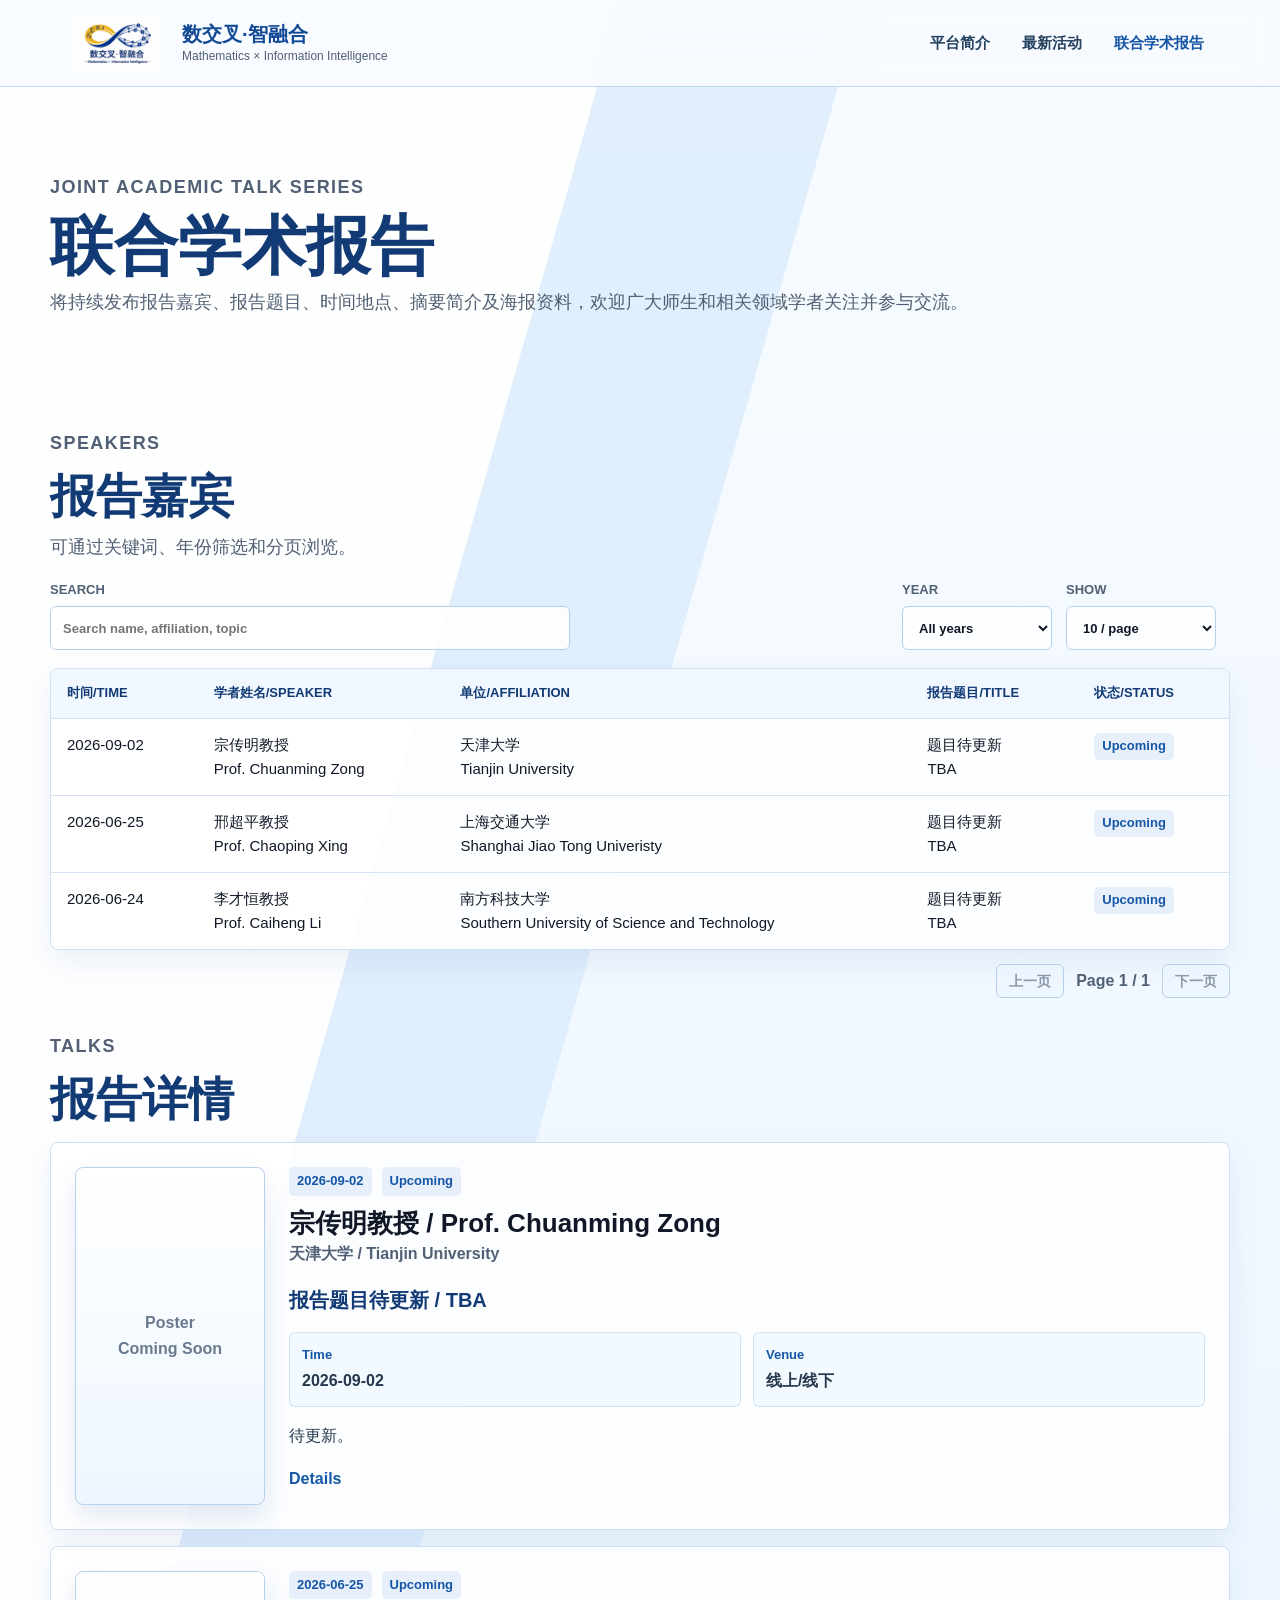
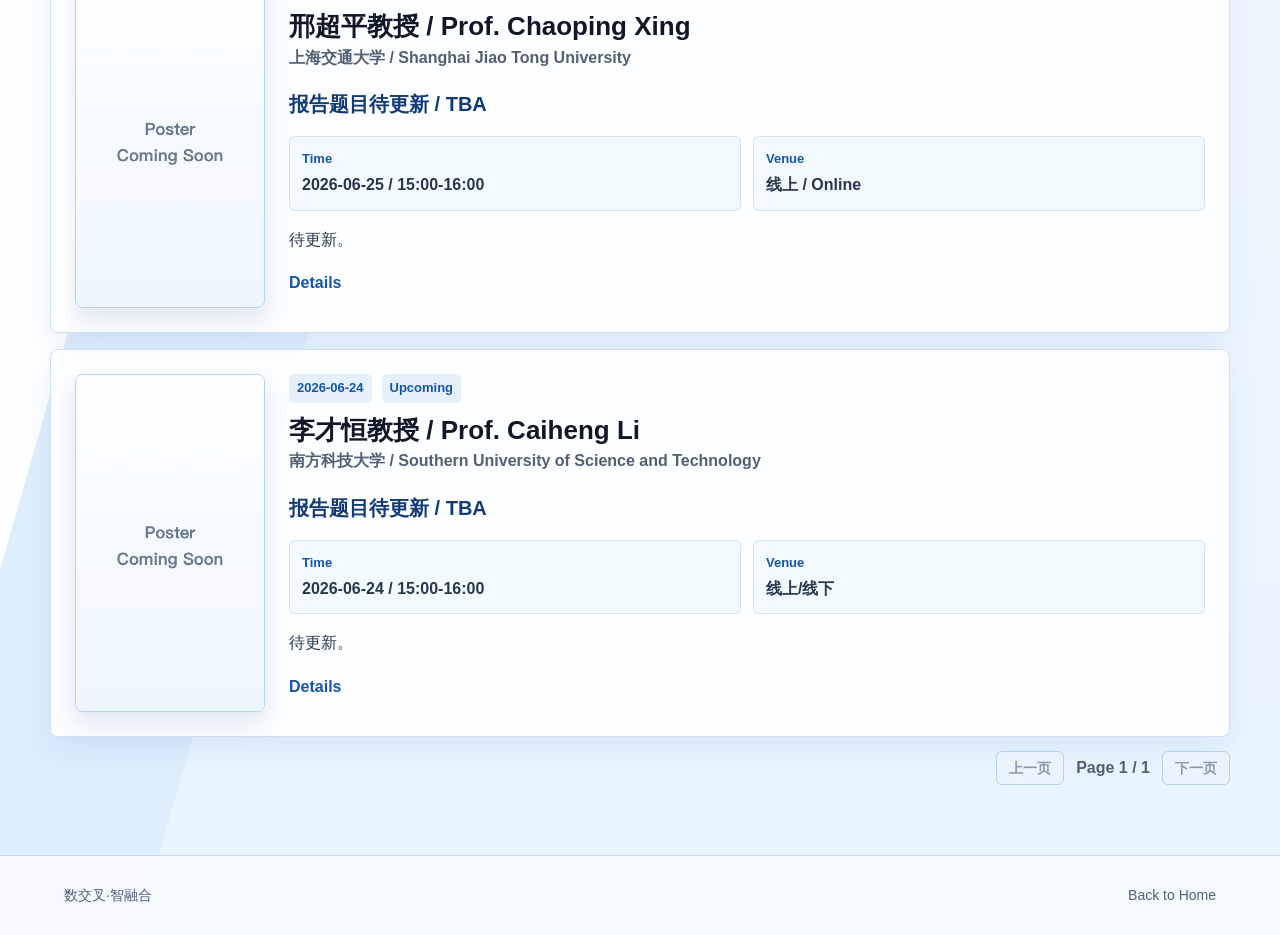
==== joint-reports.html @ 3b5e0171 "Add files via upload" ====
<!doctype html>
<html lang="zh-CN">
<head>
  <meta charset="utf-8">
  <meta name="viewport" content="width=device-width, initial-scale=1">
  <title>联合学术报告 | 数交叉·智融合</title>
  <link rel="stylesheet" href="styles.css">
</head>
<body>
  <header class="site-header">
    <a class="brand-lockup" href="index.html" aria-label="数交叉·智融合首页">
      <img src="assets/brand-logo.png" alt="数交叉·智融合品牌标识">
      <span>
        <strong>数交叉·智融合</strong>
        <small>Mathematics × Information Intelligence</small>
      </span>
    </a>
    <nav class="top-nav" aria-label="主导航">
      <a href="index.html#about">平台简介</a>
      <a href="index.html#latest">最新活动</a>
      <a class="current" href="joint-reports.html">联合学术报告</a>
      <!--
      <a href="summer-school.html">暑期学校</a>
      <a href="conferences.html">国际会议</a>
      -->
    </nav>
  </header>

  <main>
    <section class="page-title report-title">
      <p class="eyebrow">Joint Academic Talk Series</p>
      <h1>联合学术报告</h1>
      <p>
        将持续发布报告嘉宾、报告题目、时间地点、摘要简介及海报资料，欢迎广大师生和相关领域学者关注并参与交流。
      </p>
    </section>

    <section class="section report-section">
      <div class="section-heading compact-heading">
        <p class="eyebrow">Speakers</p>
        <h2>报告嘉宾</h2>
        <p>可通过关键词、年份筛选和分页浏览。</p>
      </div>
      <div class="list-controls" aria-label="报告名单筛选">
        <label class="search-box">
          <span>Search</span>
          <input id="speakerSearch" type="search" placeholder="Search name, affiliation, topic">
        </label>
        <label class="select-box">
          <span>Year</span>
          <select id="yearFilter">
            <option value="all">All years</option>
            <option value="2026">2026</option>
          </select>
        </label>
        <label class="select-box">
          <span>Show</span>
          <select id="pageSize">
            <option value="10">10 / page</option>
            <option value="20">20 / page</option>
            <option value="all">All</option>
          </select>
        </label>
        <!--
        <span class="result-count" id="resultCount">0 speakers</span>
        -->
      </div>
      <div class="table-wrap" aria-label="联合学术报告参会学者名单">
        <table class="speaker-table">
          <thead>
            <tr>
              <th>时间/Time</th>
              <th>学者姓名/Speaker</th>
              <th>单位/Affiliation</th>
              <th>报告题目/Title</th>
              <th>状态/Status</th>
            </tr>
          </thead>
          <tbody>
             <tr data-report-id="report-3" data-year="2026" data-date="2026-06-25" data-status="upcoming" data-name="邢超平" data-affiliation="上海交通大学" data-topic="报告题目待更新">
              <td>2026-06-25</td>
              <td>
              <div class="zh">邢超平教授</div>
              <div class="en">Prof. Chaoping Xing</div>
              </td>
              <td>
              <div class="zh">上海交通大学</div>
              <div class="en">Shanghai Jiao Tong Univeristy</div>
              </td>
              <td>
              <div class="zh">题目待更新</div>
              <div class="en">TBA</div>
              </td>
              <td><span class="table-status">Upcoming</span></td>
            </tr>

            <tr data-report-id="report-1" data-year="2026" data-date="2026-06-24" data-status="upcoming" data-name="李才恒" data-affiliation="南方科技大学" data-topic="报告题目待更新">
              <td>2026-06-24</td>
              <td>
              <div class="zh">李才恒教授</div>
              <div class="en">Prof. Caiheng Li</div>
              </td>
              <td>
              <div class="zh">南方科技大学</div>
              <div class="en">Southern University of Science and Technology</div>
              </td>
              <td>
              <div class="zh">题目待更新</div>
              <div class="en">TBA</div>
              </td>
              <td><span class="table-status">Upcoming</span></td>
            </tr>
            
            <tr data-report-id="report-2" data-year="2026" data-date="2026-09-02" data-status="upcoming" data-name="宗传明" data-affiliation="天津大学" data-topic="报告题目待更新">
              <td>2026-09-02</td>
              <td>
              <div class="zh">宗传明教授</div>
              <div class="en">Prof. Chuanming Zong</div>
              </td>
              <td>
              <div class="zh">天津大学</div>
              <div class="en">Tianjin University</div>
              </td>
              <td>
              <div class="zh">题目待更新</div>
              <div class="en">TBA</div>
              </td>
              <td><span class="table-status">Upcoming</span></td>
            </tr>

            <!--
            <tr data-report-id="report-3" data-year="2026" data-date="" data-status="planned" data-name="Speaker Name" data-affiliation="University / Research Institute" data-topic="Mathematics and Information Intelligence">
              <td>2026-XX-XX</td>
              <td>Prof. / Dr. Speaker Name</td>
              <td>University / Research Institute</td>
              <td>Mathematics and Information Intelligence</td>
              <td><span class="table-status muted">Planned</span></td>
            </tr>
            -->
          </tbody>
        </table>
      </div>
      <div class="pagination" aria-label="名单分页">
        <button type="button" id="prevPage">上一页</button>
        <span id="pageInfo">Page 1 / 1</span>
        <button type="button" id="nextPage">下一页</button>
      </div>

      <div class="section-heading compact-heading report-detail-heading">
        <p class="eyebrow">Talks</p>
        <h2>报告详情</h2>
      </div>

      <div class="speaker-list report-list" id="speakerList">

         <article class="speaker-card report-card" data-report-id="report-3" data-year="2026" data-date="2026-06-25" data-status="upcoming" data-name="邢超平" data-affiliation="上海交通大学" data-topic="报告题目待更新">
          <a class="poster-frame" href="assets/poster-blank.png" aria-label="查看海报">
            <img src="assets/poster-blank.png" alt="联合报告海报模板">
          </a>
          <div class="report-content">
            <div class="speaker-meta">
              <span class="date">2026-06-25</span>
              <span class="status">Upcoming</span>
            </div>
            <h2>邢超平教授 / Prof. Chaoping Xing</h2>
            <p class="affiliation">上海交通大学 / Shanghai Jiao Tong University</p>
            <h3>报告题目待更新 / TBA</h3>
            <dl class="report-details">
              <div>
                <dt>Time</dt>
                <dd>2026-06-25 / 15:00-16:00</dd>
              </div>
              <div>
                <dt>Venue</dt>
                <dd>线上 / Online</dd>
              </div>
            </dl>
            <p class="summary">
              待更新。
            </p>
            <div class="card-actions">
              <a href="assets/poster-blank.png" aria-label="查看海报">Details</a>
            </div>
          </div>
        </article>

        <article class="speaker-card report-card" data-report-id="report-1" data-year="2026" data-date="2026-06-24" data-status="upcoming" data-name="李才恒" data-affiliation="南方科技大学" data-topic="报告题目待更新">
          <a class="poster-frame" href="assets/poster-blank.png" aria-label="查看海报">
            <img src="assets/poster-blank.png" alt="联合报告海报模板">
          </a>
          <div class="report-content">
            <div class="speaker-meta">
              <span class="date">2026-06-24</span>
              <span class="status">Upcoming</span>
            </div>
            <h2>李才恒教授 / Prof. Caiheng Li</h2>
            <p class="affiliation">南方科技大学 / Southern University of Science and Technology</p>
            <h3>报告题目待更新 / TBA</h3>
            <dl class="report-details">
              <div>
                <dt>Time</dt>
                <dd>2026-06-24 / 15:00-16:00</dd>
              </div>
              <div>
                <dt>Venue</dt>
                <dd>线上/线下</dd>
              </div>
            </dl>
            <p class="summary">
              待更新。
            </p>
            <div class="card-actions">
              <a href="assets/poster-blank.png" aria-label="查看海报">Details</a>
            </div>
          </div>
        </article>

        <article class="speaker-card report-card" data-report-id="report-2" data-year="2026" data-date="2026-09-02" data-status="upcoming" data-name="宗传明" data-affiliation="天津大学" data-topic="报告题目待更新">
          <a class="poster-frame empty-poster" href="#" aria-label="海报待上传">
            <span>Poster<br>Coming Soon</span>
          </a>
          <div class="report-content">
            <div class="speaker-meta">
              <span class="date">2026-09-02</span>
              <span class="status">Upcoming</span>
            </div>
            <h2>宗传明教授 / Prof. Chuanming Zong</h2>
            <p class="affiliation">天津大学 / Tianjin University</p>
            <h3>报告题目待更新 / TBA</h3>
            <dl class="report-details">
              <div>
                <dt>Time</dt>
                <dd>2026-09-02</dd>
              </div>
              <div>
                <dt>Venue</dt>
                <dd>线上/线下</dd>
              </div>
            </dl>
            <p class="summary">
              待更新。
            </p>
            <div class="card-actions">
              <a href="#" aria-label="海报待上传">Details</a>
            </div>
          </div>
        </article>
        <!--
        <article class="speaker-card report-card" data-report-id="report-3" data-year="2026" data-date=2026-06-24"" data-status="planned" data-name="Firstname Lastname" data-affiliation="Department / Institute, University" data-topic="Talk Title">
          <a class="poster-frame" href="assets/poster-template.png" aria-label="查看报告海报">
            <img src="assets/poster-template.png" alt="联合报告海报模板">
          </a>
          <div class="report-content">
            <div class="speaker-meta">
              <span class="date">2026-XX-XX</span>
              <span class="status">Planned</span>
            </div>
            <h2>Prof. / Dr. Firstname Lastname</h2>
            <p class="affiliation">Department / Institute, University</p>
            <h3>Talk Title</h3>
            <dl class="report-details">
              <div>
                <dt>Time</dt>
                <dd>XX:XX-XX:XX (UTC+8)</dd>
              </div>
              <div>
                <dt>Venue</dt>
                <dd>Room XXX / Online</dd>
              </div>
            </dl>
            <p class="summary">
              Add a short abstract or keyword summary here. This area can record the speaker's research direction,
              interdisciplinary background, and the main theme of the report.
            </p>
            <div class="card-actions">
              <a href="assets/poster-template.png" aria-label="查看海报">Details</a>
            </div>
          </div>
        </article>
        -->     
      </div>
      <div class="pagination" aria-label="报告详情分页">
        <button type="button" id="prevReportPage">上一页</button>
        <span id="reportPageInfo">Page 1 / 1</span>
        <button type="button" id="nextReportPage">下一页</button>
      </div>
    </section>
  </main>

  <footer class="site-footer">
    <span>数交叉·智融合</span>
    <span><a href="index.html">Back to Home</a></span>
  </footer>

  <script src="script.js"></script>
</body>
</html>
---- styles.css ----
:root {
  --ink: #101827;
  --muted: #516074;
  --blue: #1556a6;
  --blue-2: #2874c8;
  --gold: #e3ae35;
  --line: #cfe0f2;
  --panel: #ffffff;
  --soft: #edf6ff;
  --bg: #f7fbff;
  --shadow: 0 18px 44px rgba(23, 74, 155, 0.12);
}

* {
  box-sizing: border-box;
}

body {
  margin: 0;
  color: var(--ink);
  font-family: "Aptos", "Inter", "Microsoft YaHei UI", "PingFang SC", Arial, sans-serif;
  line-height: 1.6;
  background:
    linear-gradient(106deg, rgba(255,255,255,0.9) 0 31%, rgba(219,236,252,0.78) 31% 43%, transparent 43%),
    linear-gradient(180deg, #f7fbff 0, #e8f4ff 100%);
}

a {
  color: inherit;
  text-decoration: none;
}

.site-header {
  position: sticky;
  top: 0;
  z-index: 10;
  display: flex;
  align-items: center;
  justify-content: space-between;
  gap: 32px;
  min-height: 78px;
  padding: 14px clamp(20px, 5vw, 64px);
  border-bottom: 1px solid rgba(129, 174, 221, 0.45);
  background: rgba(247, 251, 255, 0.88);
  backdrop-filter: blur(14px);
}

.brand-lockup {
  display: flex;
  align-items: center;
  gap: 14px;
  min-width: 270px;
}

.brand-lockup img {
  width: 104px;
  height: 58px;
  object-fit: contain;
  display: block;
}

.brand-lockup strong {
  display: block;
  color: #124a96;
  font-size: 20px;
  line-height: 1.15;
  font-weight: 800;
}

.brand-lockup small {
  display: block;
  margin-top: 3px;
  color: var(--muted);
  font-size: 12px;
  line-height: 1.25;
}

.top-nav {
  display: flex;
  align-items: center;
  gap: 8px;
  color: #24415f;
  font-size: 15px;
  font-weight: 700;
}

.top-nav a {
  padding: 8px 12px;
  border-radius: 6px;
}

.top-nav a:hover,
.top-nav .current {
  color: var(--blue);
  background: transparent;
}

main {
  width: min(1180px, calc(100% - 40px));
  margin: 0 auto;
}

.hero {
  display: grid;
  grid-template-columns: minmax(0, 1.05fr) minmax(320px, 0.8fr);
  gap: clamp(34px, 6vw, 72px);
  align-items: center;
  min-height: calc(100vh - 78px);
  padding: clamp(54px, 8vw, 96px) 0;
}

.academic-hero {
  min-height: 660px;
  padding-top: 64px;
}

.eyebrow {
  margin: 0 0 12px;
  color: var(--gold);
  font-size: 13px;
  font-weight: 800;
  letter-spacing: 0.08em;
  text-transform: uppercase;
}

h1,
h2,
h3,
p {
  margin-top: 0;
}

.hero h1,
.page-title h1 {
  margin-bottom: 8px;
  color: #0f4f9f;
  font-family: Georgia, "Times New Roman", "Microsoft YaHei UI", serif;
  font-size: clamp(48px, 7vw, 92px);
  line-height: 1.04;
  font-weight: 800;
}

.hero-en {
  margin-bottom: 24px;
  color: var(--blue);
  font-size: clamp(20px, 2.4vw, 30px);
  font-weight: 800;
}

.lead {
  max-width: 720px;
  color: #233448;
  font-size: 20px;
}

.hero-statement {
  padding: clamp(24px, 4vw, 36px);
  border-left: 5px solid var(--blue);
  border-radius: 8px;
  background: rgba(255, 255, 255, 0.78);
  box-shadow: var(--shadow);
}

.hero-statement p {
  margin: 0;
  color: #243246;
  font-size: clamp(22px, 2.3vw, 32px);
  line-height: 1.75;
  font-weight: 700;
}

.hero-logo-panel {
  position: relative;
  display: flex;
  align-items: center;
  justify-content: center;
  min-height: 420px;
  padding: clamp(30px, 4.5vw, 48px);
  border: 1px solid rgba(129, 174, 221, 0.28);
  border-left: none;
  border-radius: 22px;
  background:
    radial-gradient(circle at 26% 24%, rgba(227, 174, 53, 0.14), transparent 28%),
    radial-gradient(circle at 78% 72%, rgba(40, 116, 200, 0.12), transparent 34%),
    linear-gradient(145deg, rgba(255, 255, 255, 0.94), rgba(246, 250, 255, 0.86));
  box-shadow:
    0 22px 48px rgba(23, 74, 155, 0.1),
    inset 0 1px 0 rgba(255, 255, 255, 0.75);
  overflow: hidden;
}

.hero-logo-panel::before {
  content: "";
  position: absolute;
  inset: 18px;
  border-radius: 16px;
  background: linear-gradient(180deg, rgba(255, 255, 255, 0.44), rgba(255, 255, 255, 0.12));
  pointer-events: none;
}

.hero-logo-panel img {
  position: relative;
  z-index: 1;
  width: min(100%, 660px);
  height: auto;
  display: block;
  object-fit: contain;
  transform: scale(1.04);
  filter:
    drop-shadow(0 14px 32px rgba(21, 86, 166, 0.12))
    drop-shadow(0 6px 18px rgba(227, 174, 53, 0.08));
}

.hero-actions {
  display: flex;
  flex-wrap: wrap;
  gap: 12px;
  margin-top: 34px;
}

.button {
  display: inline-flex;
  align-items: center;
  justify-content: center;
  min-height: 44px;
  padding: 10px 18px;
  border: 1px solid var(--blue);
  border-radius: 6px;
  font-weight: 800;
}

.button.primary {
  color: #fff;
  background: var(--blue);
}

.button.secondary {
  color: var(--blue);
  background: rgba(255, 255, 255, 0.65);
}

.hero-panel {
  padding: 18px;
  border: 1px solid rgba(129, 174, 221, 0.55);
  border-radius: 8px;
  background: rgba(255, 255, 255, 0.72);
  box-shadow: var(--shadow);
}

.hero-panel img {
  width: 100%;
  display: block;
  border-radius: 4px;
}

.brand-panel {
  background: rgba(255, 255, 255, 0.82);
}

.brand-panel img {
  object-fit: contain;
}

.latest-band {
  display: grid;
  grid-template-columns: 220px minmax(0, 1fr);
  gap: 28px;
  align-items: start;
  padding: 26px;
  border: 1px solid var(--line);
  border-radius: 8px;
  background: rgba(255, 255, 255, 0.86);
  box-shadow: 0 12px 30px rgba(23, 74, 155, 0.08);
}

.latest-heading h2 {
  margin: 0;
  color: #123b75;
  font-size: 30px;
  line-height: 1.15;
}

.activity-list {
  display: grid;
  gap: 10px;
}

.activity-item {
  display: grid;
  grid-template-columns: 120px 86px minmax(0, 1fr) 72px;
  gap: 16px;
  align-items: center;
  padding: 12px 0;
  border-bottom: 1px solid rgba(207, 224, 242, 0.85);
}

.activity-item:last-child {
  border-bottom: 0;
}

.activity-item time,
.activity-item em {
  color: var(--muted);
  font-style: normal;
  font-size: 14px;
  font-weight: 700;
}

.activity-item strong {
  color: #152238;
  font-size: 16px;
}

.activity-type {
  display: inline-flex;
  justify-content: center;
  padding: 3px 8px;
  border-radius: 5px;
  color: var(--blue);
  font-size: 13px;
  font-weight: 900;
  background: rgba(40, 116, 200, 0.1);
}

.activity-item:not(.muted):hover strong,
.activity-item:not(.muted):hover em {
  color: var(--blue);
}

.section {
  padding: 70px 0;
}

.intro-section {
  padding-top: 10px;
}

.intro-grid {
  display: grid;
  grid-template-columns: 260px minmax(0, 1fr);
  gap: 32px;
  padding: 30px;
  border: 1px solid var(--line);
  border-radius: 8px;
  background: rgba(255, 255, 255, 0.86);
  box-shadow: 0 12px 30px rgba(23, 74, 155, 0.08);
}

.intro-grid h2 {
  margin: 0;
  color: #123b75;
  font-size: 34px;
  line-height: 1.15;
}

.intro-body p {
  margin-bottom: 22px;
  color: #26384d;
  font-size: 18px;
}

.organizer-card {
  padding: 18px;
  border: 1px solid rgba(207, 224, 242, 0.9);
  border-radius: 8px;
  background: rgba(237, 246, 255, 0.62);
}

.organizer-card h3 {
  margin-bottom: 12px;
  color: #123b75;
  font-size: 20px;
}

.organizer-list {
  display: grid;
  gap: 10px;
  margin: 0;
  padding: 0;
  list-style: none;
}

.organizer-list li {
  display: grid;
  grid-template-columns: 88px 180px minmax(0, 1fr);
  gap: 12px;
  align-items: center;
  color: #26384d;
}

.organizer-list strong {
  color: #123b75;
}

.organizer-list a {
  color: var(--blue);
  font-weight: 800;
}

.section.compact {
  padding-top: 28px;
}

.section-heading {
  max-width: 760px;
  margin-bottom: 28px;
}

.compact-heading {
  margin-bottom: 16px;
}

.report-detail-heading {
  margin-top: 34px;
}

.section-heading h2,
.page-title h1 {
  color: #123b75;
}

.section-heading h2 {
  margin-bottom: 10px;
  font-size: clamp(30px, 4vw, 46px);
  line-height: 1.15;
}

.section-heading p,
.page-title p {
  color: var(--muted);
  font-size: 18px;
}

.module-grid {
  display: grid;
  grid-template-columns: repeat(3, minmax(0, 1fr));
  gap: 18px;
}

.module-card {
  min-height: 270px;
  padding: 24px;
  border: 1px solid var(--line);
  border-radius: 8px;
  background: rgba(255, 255, 255, 0.86);
  box-shadow: 0 10px 28px rgba(23, 74, 155, 0.08);
}

.module-card.active {
  border-color: rgba(40, 116, 200, 0.55);
}

.module-card.muted {
  color: #5a6675;
  background: rgba(255, 255, 255, 0.56);
}

.module-index {
  display: block;
  color: var(--gold);
  font-weight: 900;
  margin-bottom: 18px;
}

.module-card h3 {
  margin-bottom: 10px;
  color: #123b75;
  font-size: 24px;
}

.module-card p {
  color: var(--muted);
}

.module-link {
  display: inline-block;
  margin-top: 18px;
  color: var(--blue);
  font-weight: 900;
}

.school-strip {
  display: flex;
  align-items: center;
  gap: 22px;
}

.school-strip img {
  width: 78px;
  height: 78px;
  object-fit: contain;
}

.page-title {
  padding: 86px 0 24px;
  max-width: 880px;
}

.report-title {
  max-width: 960px;
}

.page-title h1 {
  font-size: clamp(42px, 5vw, 72px);
}

.toolbar {
  display: flex;
  justify-content: space-between;
  align-items: end;
  gap: 16px;
  margin-bottom: 18px;
}

.list-controls {
  display: grid;
  grid-template-columns: minmax(280px, 1fr) 150px 150px auto;
  gap: 14px;
  align-items: end;
  margin-bottom: 18px;
}

.table-wrap {
  overflow-x: auto;
  border: 1px solid var(--line);
  border-radius: 8px;
  background: rgba(255, 255, 255, 0.88);
  box-shadow: 0 12px 30px rgba(23, 74, 155, 0.08);
}

.speaker-table {
  width: 100%;
  min-width: 880px;
  border-collapse: collapse;
  font-size: 15px;
}

.speaker-table th,
.speaker-table td {
  padding: 14px 16px;
  border-bottom: 1px solid rgba(207, 224, 242, 0.9);
  text-align: left;
  vertical-align: top;
}

.speaker-table th {
  color: #123b75;
  font-size: 13px;
  font-weight: 900;
  text-transform: uppercase;
  background: rgba(237, 246, 255, 0.72);
}

.speaker-table tbody tr:last-child td {
  border-bottom: 0;
}

.table-status {
  display: inline-flex;
  padding: 3px 8px;
  border-radius: 5px;
  color: var(--blue);
  font-size: 13px;
  font-weight: 900;
  background: rgba(40, 116, 200, 0.1);
}

.table-status.muted {
  color: #6b7a8f;
}

.search-box {
  display: grid;
  gap: 6px;
  width: min(520px, 100%);
  color: var(--muted);
  font-size: 13px;
  font-weight: 800;
  text-transform: uppercase;
}

.select-box {
  display: grid;
  gap: 6px;
  color: var(--muted);
  font-size: 13px;
  font-weight: 800;
  text-transform: uppercase;
}

.search-box input,
.select-box select {
  width: 100%;
  height: 44px;
  padding: 8px 12px;
  border: 1px solid #b7d0eb;
  border-radius: 6px;
  color: var(--ink);
  font: inherit;
  background: rgba(255, 255, 255, 0.86);
}

.result-count {
  color: var(--blue);
  font-weight: 900;
  align-self: center;
  white-space: nowrap;
}

.pagination {
  display: flex;
  align-items: center;
  justify-content: flex-end;
  gap: 12px;
  margin-top: 14px;
  color: var(--muted);
  font-weight: 800;
}

.pagination button {
  height: 34px;
  padding: 0 12px;
  border: 1px solid #b7d0eb;
  border-radius: 6px;
  color: var(--blue);
  font: inherit;
  font-size: 14px;
  font-weight: 900;
  background: rgba(255, 255, 255, 0.8);
  cursor: pointer;
}

.pagination button:disabled {
  color: #8b98a9;
  cursor: not-allowed;
  background: rgba(237, 246, 255, 0.6);
}

.speaker-list {
  display: grid;
  gap: 16px;
}

.speaker-card {
  padding: 24px;
  border: 1px solid var(--line);
  border-radius: 8px;
  background: rgba(255, 255, 255, 0.88);
  box-shadow: 0 12px 30px rgba(23, 74, 155, 0.08);
}

.report-card {
  display: grid;
  grid-template-columns: 190px minmax(0, 1fr);
  gap: 24px;
  align-items: start;
}

.poster-frame {
  display: block;
  width: 190px;
  aspect-ratio: 9 / 16;
  overflow: hidden;
  border: 1px solid #b7d0eb;
  border-radius: 8px;
  background: #fff;
  box-shadow: 0 12px 24px rgba(23, 74, 155, 0.12);
}

.poster-frame img {
  width: 100%;
  height: 100%;
  object-fit: cover;
  display: block;
}

.empty-poster {
  display: grid;
  place-items: center;
  color: #6b7a8f;
  text-align: center;
  font-weight: 900;
  background: linear-gradient(180deg, #fff, #edf6ff);
}

.report-content {
  min-width: 0;
}

.report-details {
  display: grid;
  grid-template-columns: repeat(2, minmax(0, 1fr));
  gap: 12px;
  margin: 16px 0;
}

.report-details div {
  padding: 12px;
  border: 1px solid rgba(207, 224, 242, 0.9);
  border-radius: 6px;
  background: rgba(237, 246, 255, 0.58);
}

.report-details dt {
  color: var(--blue);
  font-size: 13px;
  font-weight: 900;
}

.report-details dd {
  margin: 2px 0 0;
  color: #26384d;
  font-weight: 700;
}

.speaker-meta {
  display: flex;
  flex-wrap: wrap;
  gap: 10px;
  margin-bottom: 12px;
  color: var(--blue);
  font-size: 13px;
  font-weight: 900;
}

.speaker-meta span {
  padding: 4px 8px;
  border-radius: 5px;
  background: rgba(40, 116, 200, 0.1);
}

.speaker-card h2 {
  margin-bottom: 2px;
  font-size: 26px;
  line-height: 1.2;
}

.affiliation {
  color: var(--muted);
  font-weight: 700;
}

.speaker-card h3 {
  margin: 18px 0 8px;
  color: #123b75;
  font-size: 20px;
}

.summary {
  max-width: 860px;
  color: #26384d;
}

.card-actions {
  display: flex;
  gap: 14px;
  margin-top: 18px;
  color: var(--blue);
  font-weight: 900;
}

.site-footer {
  display: flex;
  justify-content: space-between;
  gap: 18px;
  padding: 28px clamp(20px, 5vw, 64px);
  border-top: 1px solid rgba(129, 174, 221, 0.45);
  color: var(--muted);
  font-size: 14px;
  background: rgba(247, 251, 255, 0.88);
}

.placeholder-section {
  padding-top: 12px;
}

.placeholder-grid {
  display: grid;
  grid-template-columns: 1.1fr 1fr 1fr;
  gap: 18px;
}

.placeholder-card {
  min-height: 320px;
  padding: 24px;
  border: 1px solid var(--line);
  border-radius: 8px;
  background: rgba(255, 255, 255, 0.88);
  box-shadow: 0 12px 30px rgba(23, 74, 155, 0.08);
}

.placeholder-card h2 {
  margin-bottom: 14px;
  color: #123b75;
  font-size: 28px;
  line-height: 1.2;
}

.placeholder-poster {
  display: grid;
  place-items: center;
  min-height: 420px;
  border: 1px dashed #b7d0eb;
  border-radius: 8px;
  color: #6b7a8f;
  font-size: 22px;
  font-weight: 800;
  background: linear-gradient(180deg, rgba(255,255,255,0.95), rgba(237,246,255,0.75));
}

.placeholder-list {
  display: grid;
  gap: 12px;
  margin: 0;
  padding-left: 20px;
  color: #26384d;
}

@media (max-width: 860px) {
  .site-header,
  .site-footer,
  .toolbar {
    align-items: flex-start;
    flex-direction: column;
  }

  .top-nav {
    flex-wrap: wrap;
  }

  .hero {
    grid-template-columns: 1fr;
    min-height: auto;
  }

  .academic-hero {
    min-height: auto;
  }

  .hero-panel {
    max-width: 520px;
  }

  .module-grid {
    grid-template-columns: 1fr;
  }

  .latest-band,
  .intro-grid,
  .list-controls,
  .placeholder-grid,
  .activity-item,
  .report-card,
  .report-details {
    grid-template-columns: 1fr;
  }

  .organizer-list li {
    grid-template-columns: 1fr;
    gap: 2px;
  }

  .poster-frame {
    width: min(260px, 100%);
  }
}

@media (max-width: 520px) {
  main {
    width: min(100% - 28px, 1180px);
  }

  .brand-lockup {
    min-width: 0;
  }

  .brand-lockup img {
    width: 82px;
    height: 50px;
  }

  .hero h1,
  .page-title h1 {
    font-size: 42px;
  }

  .lead,
  .section-heading p,
  .page-title p {
    font-size: 16px;
  }
}
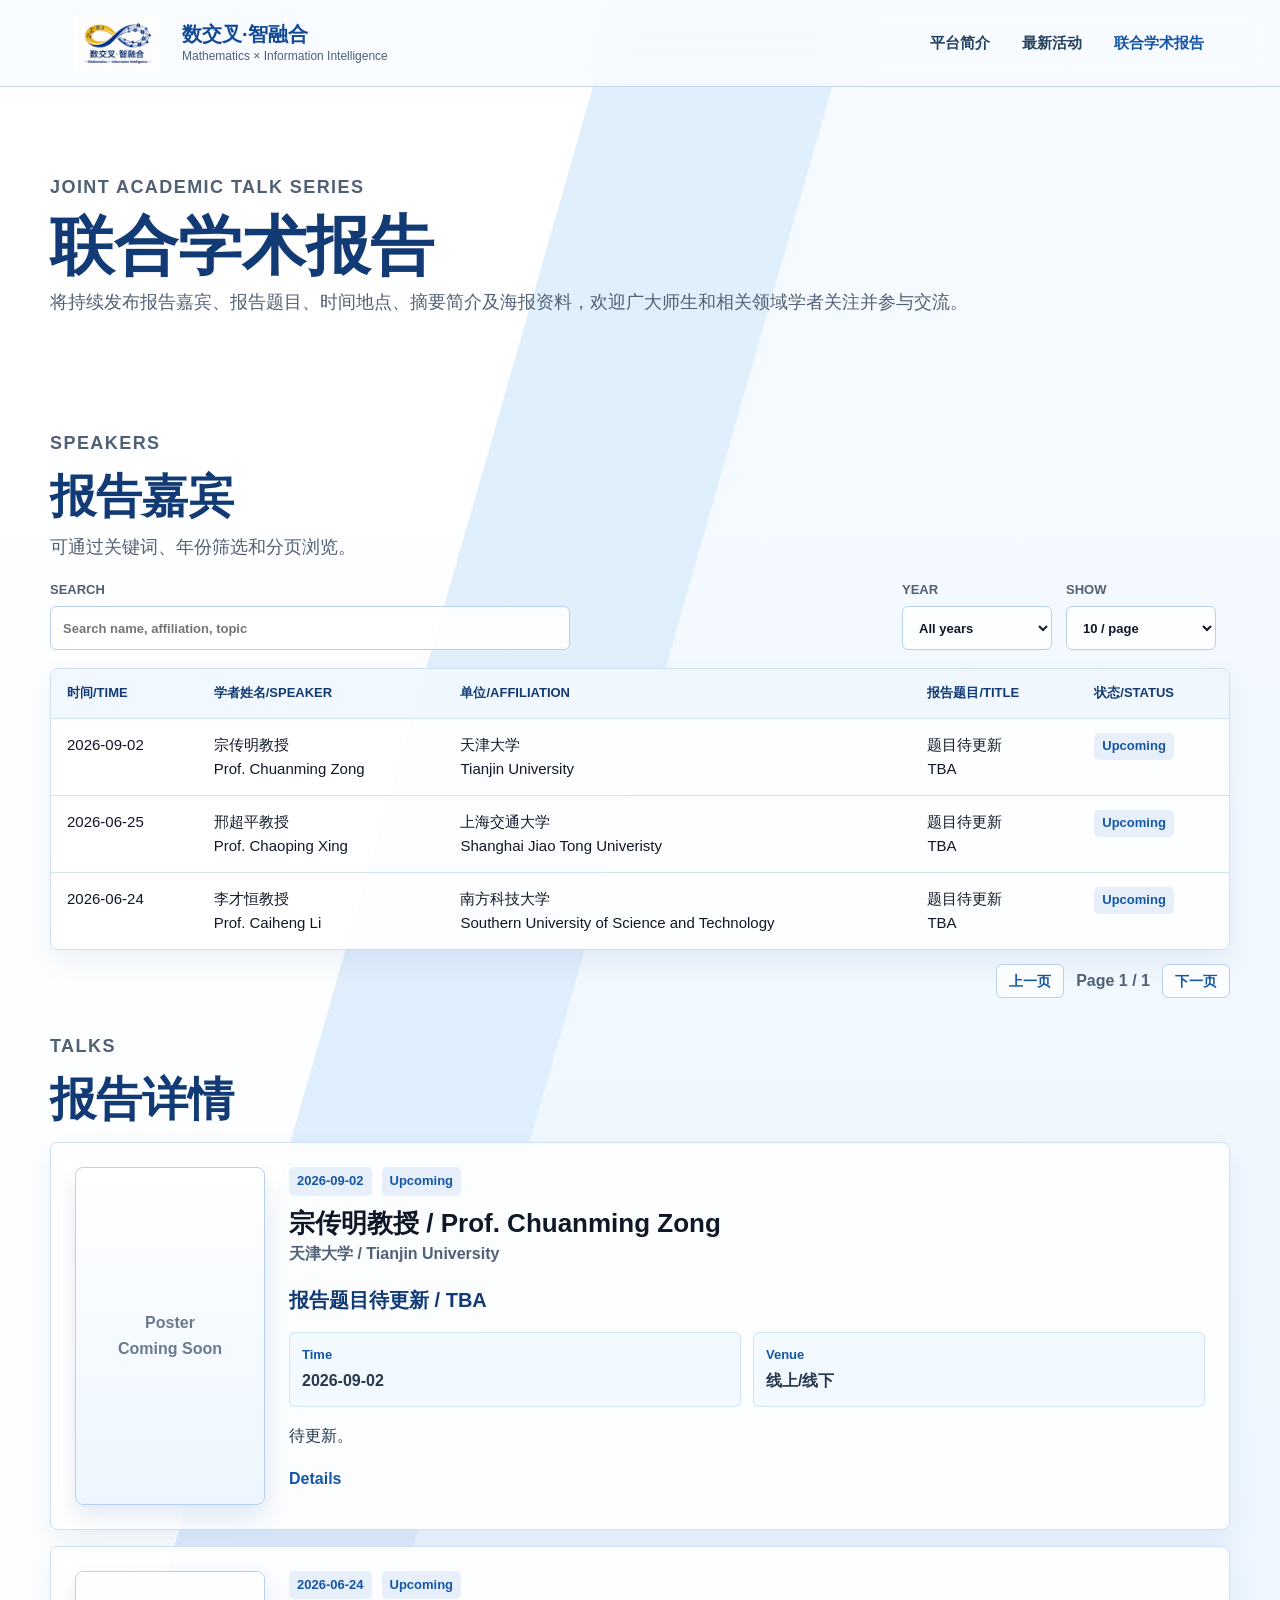
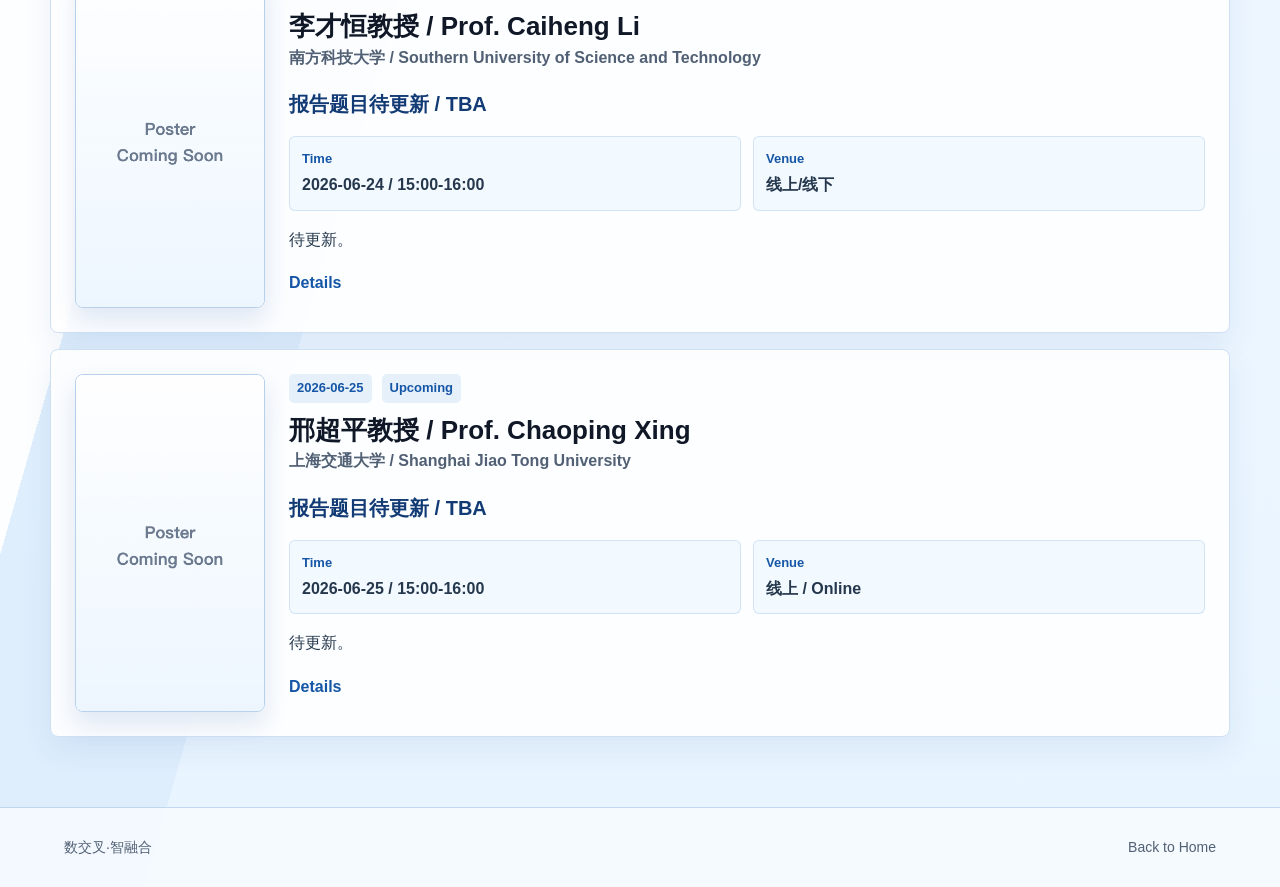
==== commit 17381775: "Add files via upload" ====
--- a/joint-reports.html
+++ b/joint-reports.html
@@ -153,7 +153,7 @@
 
       <div class="speaker-list report-list" id="speakerList">
 
-         <article class="speaker-card report-card" data-report-id="report-3" data-year="2026" data-date="2026-06-25" data-status="upcoming" data-name="邢超平" data-affiliation="上海交通大学" data-topic="报告题目待更新">
+         <article class="speaker-card report-card" data-report-id="report-3" data-year="2026" data-date=2026-06-25"" data-status="upcoming" data-name="邢超平" data-affiliation="上海交通大学" data-topic="报告题目待更新">
           <a class="poster-frame" href="assets/poster-blank.png" aria-label="查看海报">
             <img src="assets/poster-blank.png" alt="联合报告海报模板">
           </a>
@@ -279,11 +279,6 @@
         </article>
         -->     
       </div>
-      <div class="pagination" aria-label="报告详情分页">
-        <button type="button" id="prevReportPage">上一页</button>
-        <span id="reportPageInfo">Page 1 / 1</span>
-        <button type="button" id="nextReportPage">下一页</button>
-      </div>
     </section>
   </main>
 
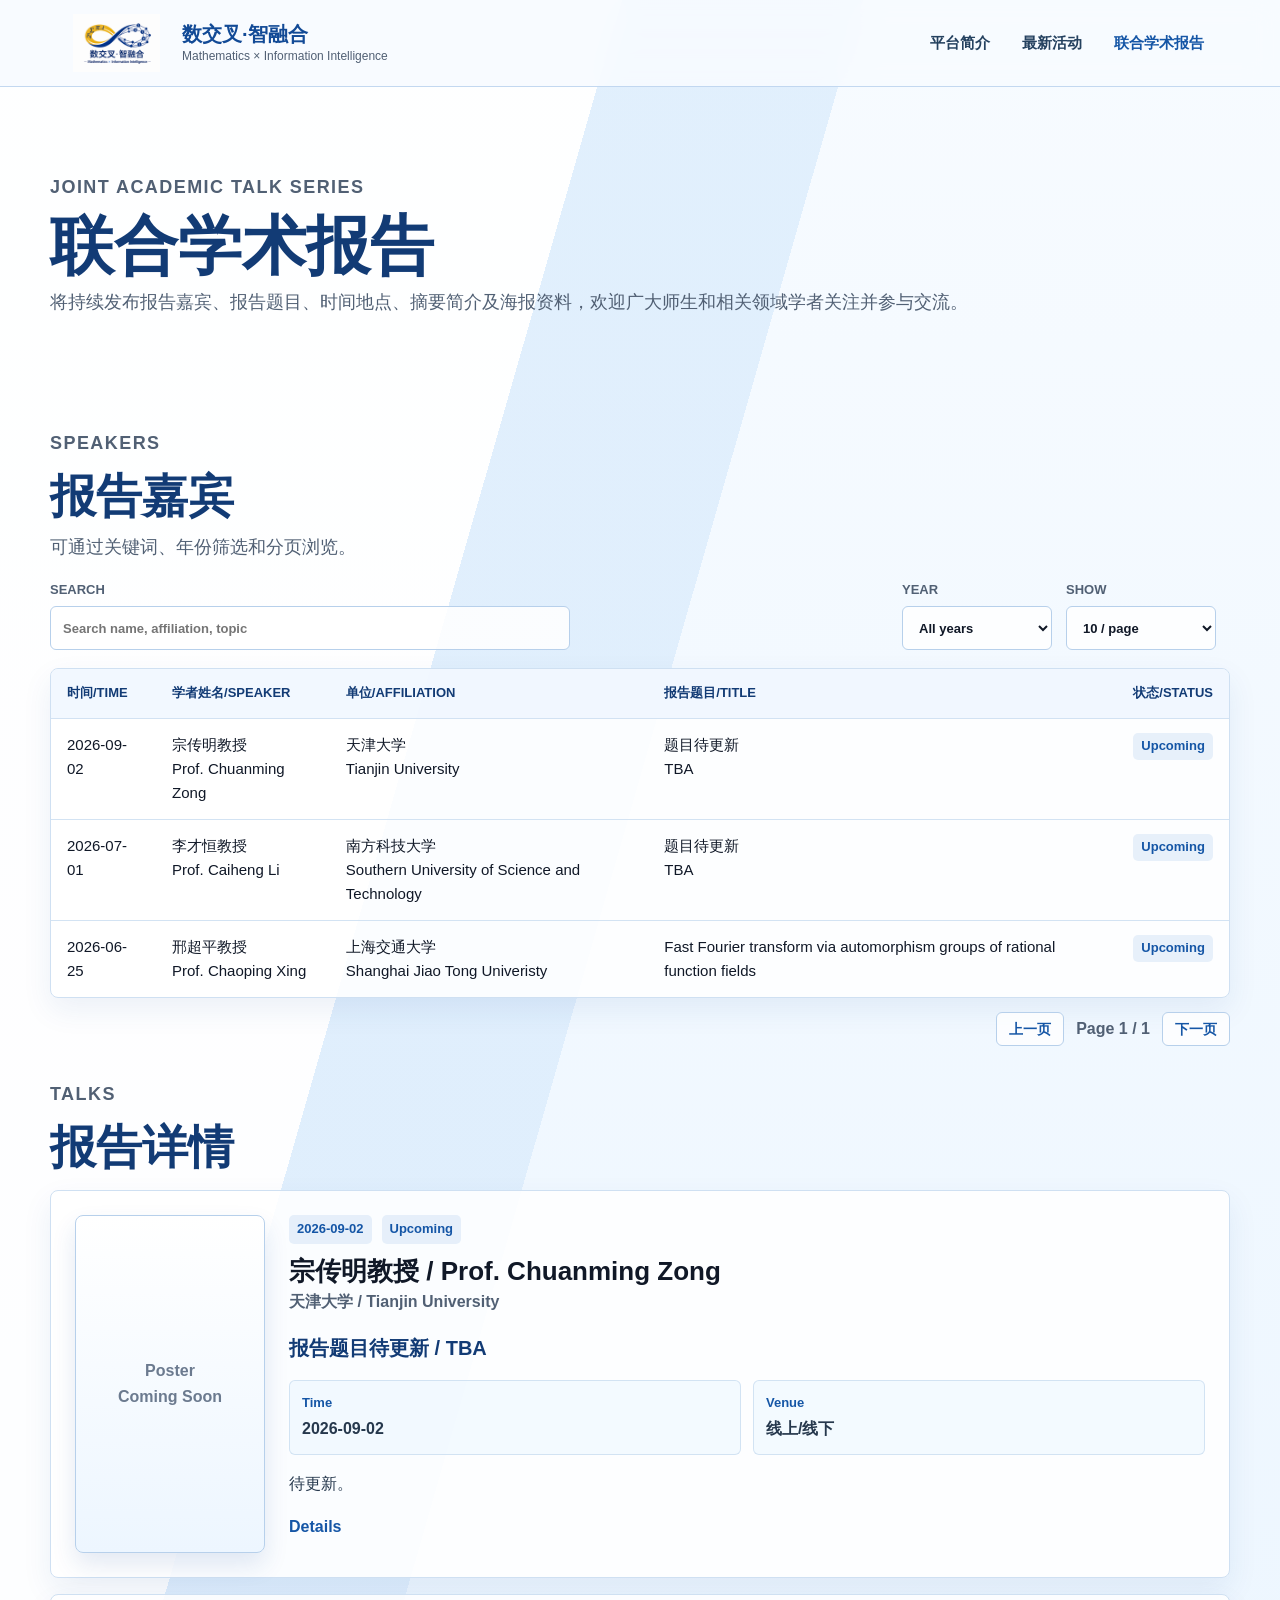
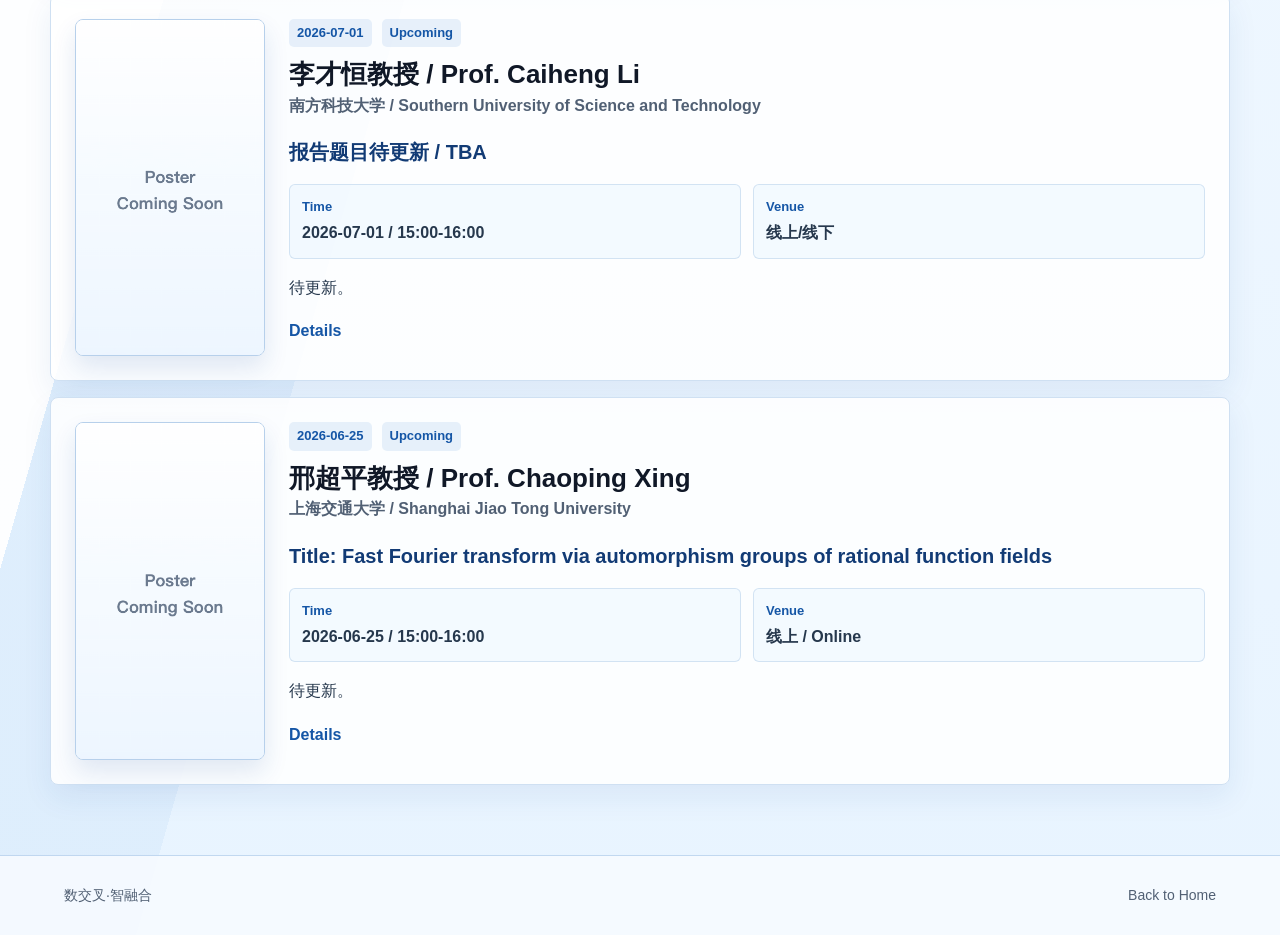
==== commit 2eb3f4a8: "Update joint-reports.html" ====
--- a/joint-reports.html
+++ b/joint-reports.html
@@ -77,7 +77,7 @@
             </tr>
           </thead>
           <tbody>
-             <tr data-report-id="report-3" data-year="2026" data-date="2026-06-25" data-status="upcoming" data-name="邢超平" data-affiliation="上海交通大学" data-topic="报告题目待更新">
+             <tr data-report-id="report-1" data-year="2026" data-date="2026-06-25" data-status="upcoming" data-name="邢超平" data-affiliation="上海交通大学" data-topic="报告题目待更新">
               <td>2026-06-25</td>
               <td>
               <div class="zh">邢超平教授</div>
@@ -88,30 +88,29 @@
               <div class="en">Shanghai Jiao Tong Univeristy</div>
               </td>
               <td>
+              <div class="en">Fast Fourier transform via automorphism groups of rational function fields</div>
+              </td>
+              <td><span class="table-status">Upcoming</span></td>
+            </tr>
+
+            <tr data-report-id="report-2" data-year="2026" data-date="2026-07-01" data-status="upcoming" data-name="李才恒" data-affiliation="南方科技大学" data-topic="报告题目待更新">
+              <td>2026-07-01</td>
+              <td>
+              <div class="zh">李才恒教授</div>
+              <div class="en">Prof. Caiheng Li</div>
+              </td>
+              <td>
+              <div class="zh">南方科技大学</div>
+              <div class="en">Southern University of Science and Technology</div>
+              </td>
+              <td>
               <div class="zh">题目待更新</div>
               <div class="en">TBA</div>
               </td>
               <td><span class="table-status">Upcoming</span></td>
             </tr>
-
-            <tr data-report-id="report-1" data-year="2026" data-date="2026-06-24" data-status="upcoming" data-name="李才恒" data-affiliation="南方科技大学" data-topic="报告题目待更新">
-              <td>2026-06-24</td>
-              <td>
-              <div class="zh">李才恒教授</div>
-              <div class="en">Prof. Caiheng Li</div>
-              </td>
-              <td>
-              <div class="zh">南方科技大学</div>
-              <div class="en">Southern University of Science and Technology</div>
-              </td>
-              <td>
-              <div class="zh">题目待更新</div>
-              <div class="en">TBA</div>
-              </td>
-              <td><span class="table-status">Upcoming</span></td>
-            </tr>
             
-            <tr data-report-id="report-2" data-year="2026" data-date="2026-09-02" data-status="upcoming" data-name="宗传明" data-affiliation="天津大学" data-topic="报告题目待更新">
+            <tr data-report-id="report-3" data-year="2026" data-date="2026-09-02" data-status="upcoming" data-name="宗传明" data-affiliation="天津大学" data-topic="报告题目待更新">
               <td>2026-09-02</td>
               <td>
               <div class="zh">宗传明教授</div>
@@ -153,7 +152,8 @@
 
       <div class="speaker-list report-list" id="speakerList">
 
-         <article class="speaker-card report-card" data-report-id="report-3" data-year="2026" data-date=2026-06-25"" data-status="upcoming" data-name="邢超平" data-affiliation="上海交通大学" data-topic="报告题目待更新">
+         <article class="speaker-card report-card" data-report-id="report-1" data-year="2026" data-date=2026-06-25"" data-status="upcoming" data-name="邢超平" data-affiliation="上海交通大学" data-topic="Fast Fourier transform via automorphism groups of rational function fields
+">
           <a class="poster-frame" href="assets/poster-blank.png" aria-label="查看海报">
             <img src="assets/poster-blank.png" alt="联合报告海报模板">
           </a>
@@ -164,7 +164,7 @@
             </div>
             <h2>邢超平教授 / Prof. Chaoping Xing</h2>
             <p class="affiliation">上海交通大学 / Shanghai Jiao Tong University</p>
-            <h3>报告题目待更新 / TBA</h3>
+            <h3>Title: Fast Fourier transform via automorphism groups of rational function fields</h3>
             <dl class="report-details">
               <div>
                 <dt>Time</dt>
@@ -184,13 +184,13 @@
           </div>
         </article>
 
-        <article class="speaker-card report-card" data-report-id="report-1" data-year="2026" data-date="2026-06-24" data-status="upcoming" data-name="李才恒" data-affiliation="南方科技大学" data-topic="报告题目待更新">
+        <article class="speaker-card report-card" data-report-id="report-2" data-year="2026" data-date="2026-07-01" data-status="upcoming" data-name="李才恒" data-affiliation="南方科技大学" data-topic="报告题目待更新">
           <a class="poster-frame" href="assets/poster-blank.png" aria-label="查看海报">
             <img src="assets/poster-blank.png" alt="联合报告海报模板">
           </a>
           <div class="report-content">
             <div class="speaker-meta">
-              <span class="date">2026-06-24</span>
+              <span class="date">2026-07-01</span>
               <span class="status">Upcoming</span>
             </div>
             <h2>李才恒教授 / Prof. Caiheng Li</h2>
@@ -199,7 +199,7 @@
             <dl class="report-details">
               <div>
                 <dt>Time</dt>
-                <dd>2026-06-24 / 15:00-16:00</dd>
+                <dd>2026-07-01 / 15:00-16:00</dd>
               </div>
               <div>
                 <dt>Venue</dt>
@@ -215,7 +215,7 @@
           </div>
         </article>
 
-        <article class="speaker-card report-card" data-report-id="report-2" data-year="2026" data-date="2026-09-02" data-status="upcoming" data-name="宗传明" data-affiliation="天津大学" data-topic="报告题目待更新">
+        <article class="speaker-card report-card" data-report-id="report-3" data-year="2026" data-date="2026-09-02" data-status="upcoming" data-name="宗传明" data-affiliation="天津大学" data-topic="报告题目待更新">
           <a class="poster-frame empty-poster" href="#" aria-label="海报待上传">
             <span>Poster<br>Coming Soon</span>
           </a>
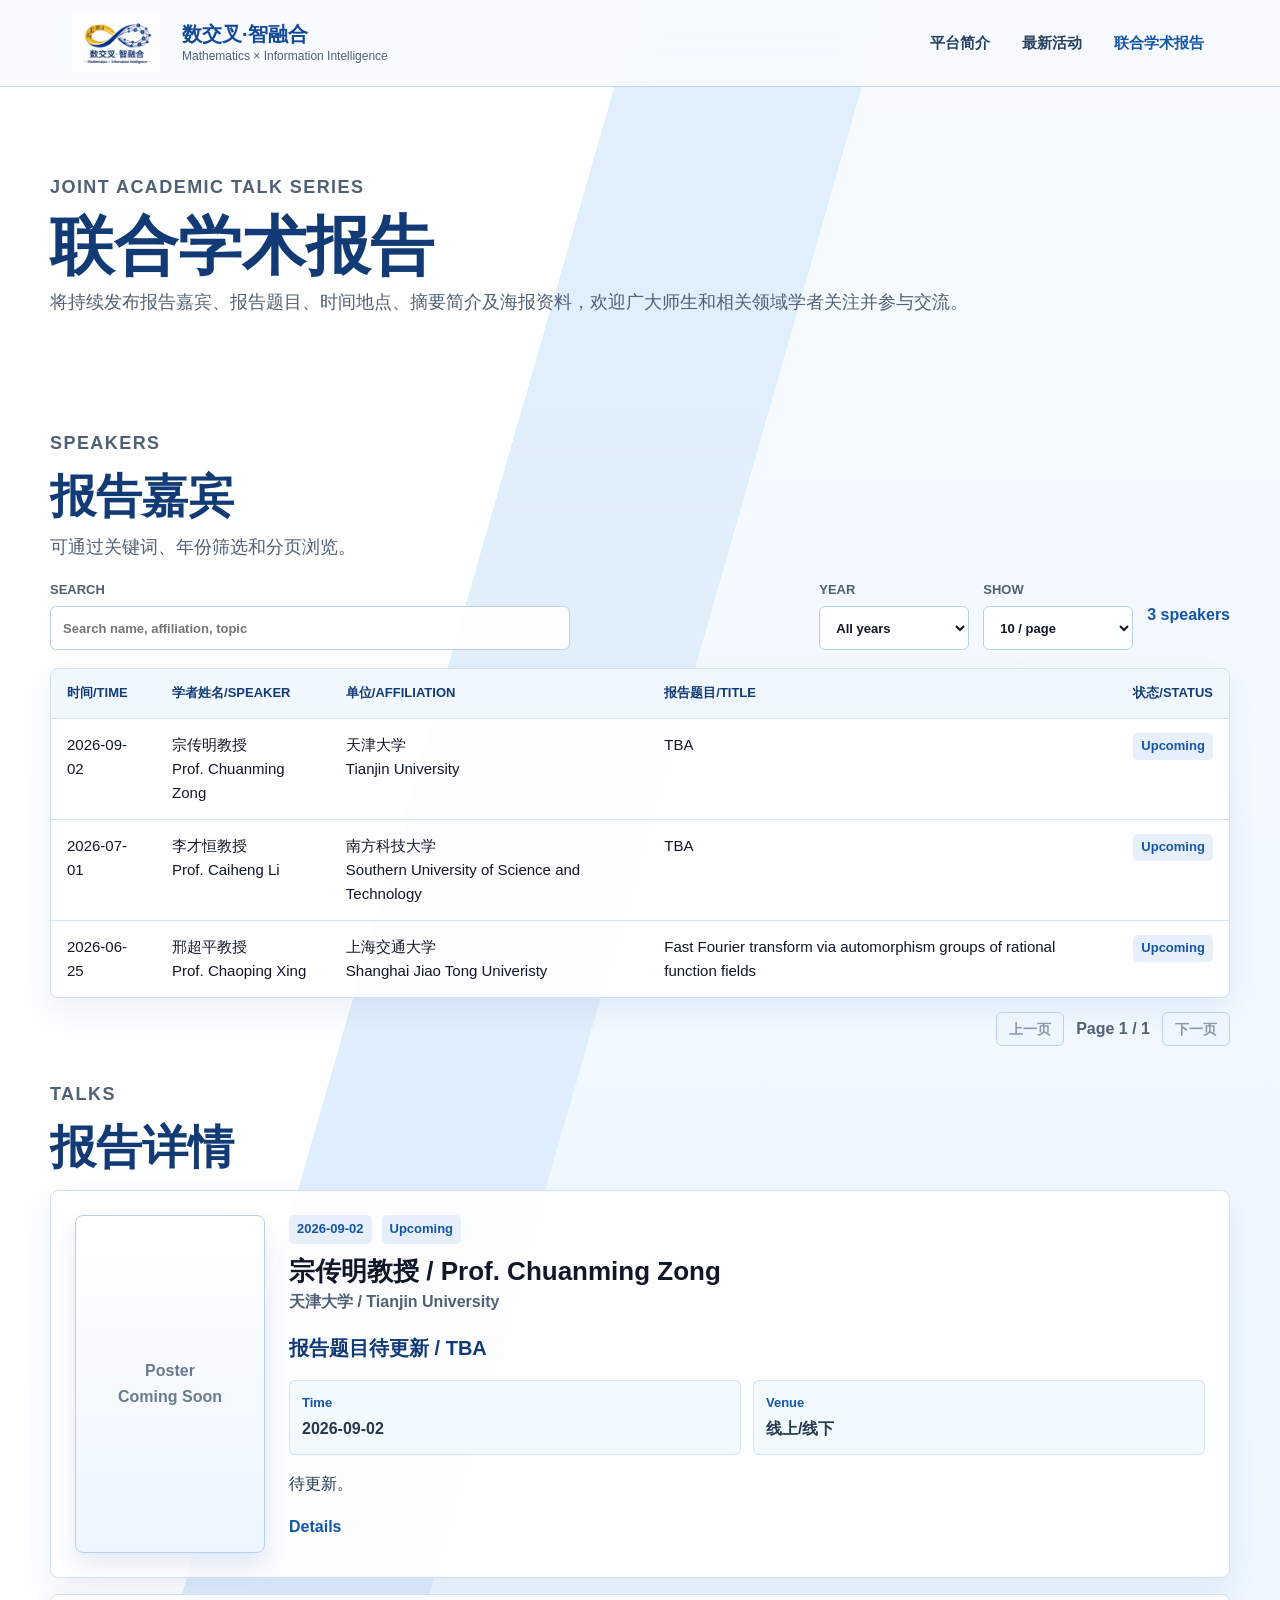
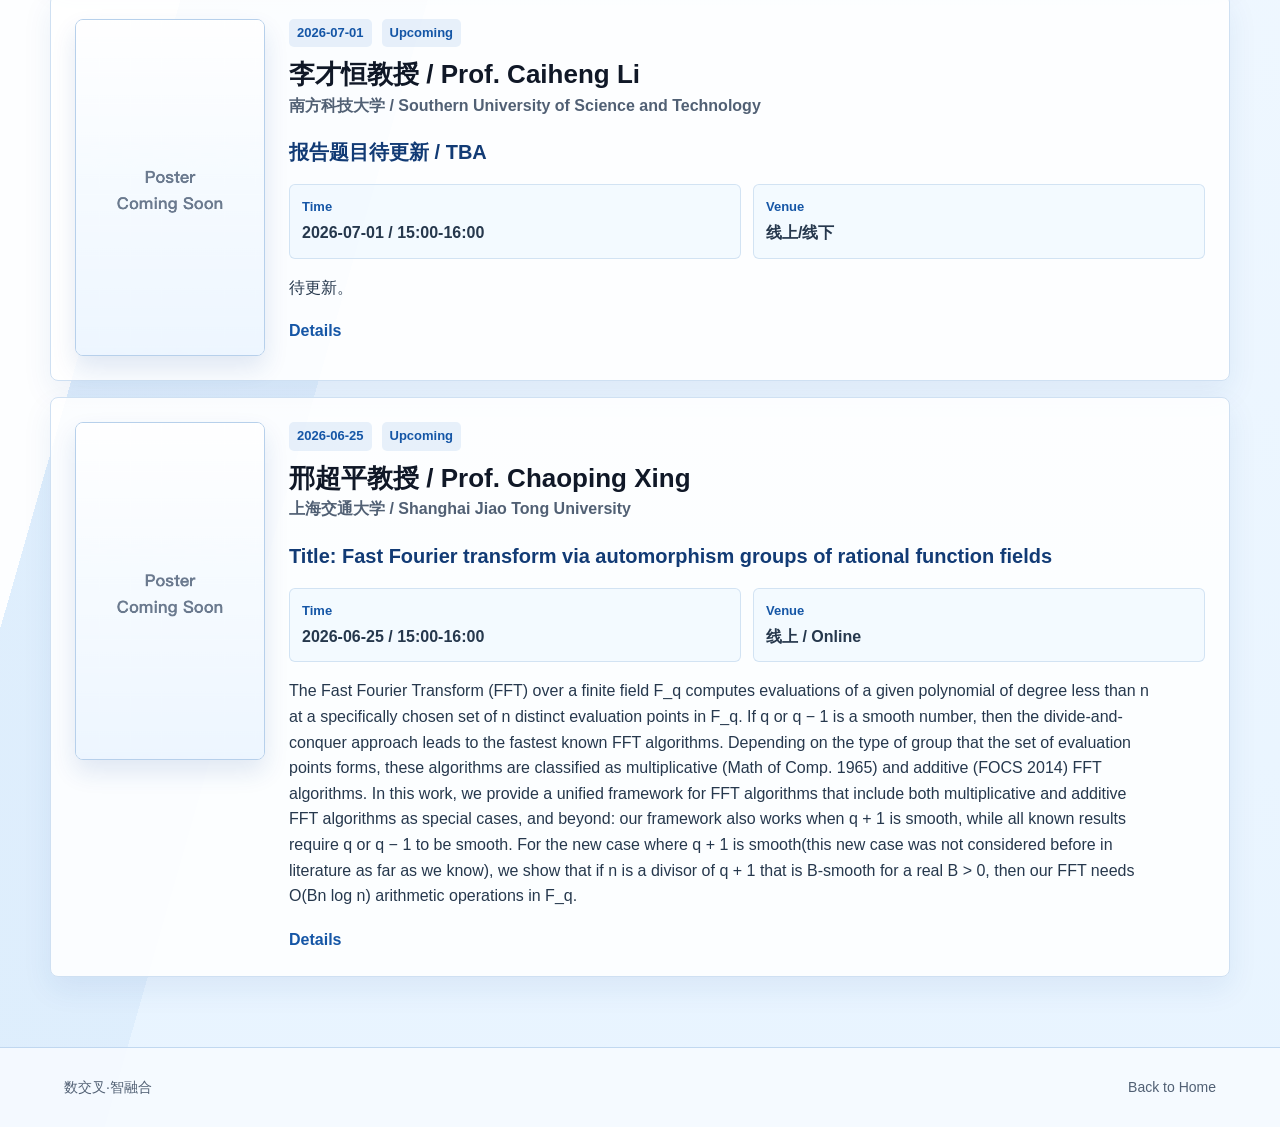
==== commit 7eb81659: "Update joint-reports.html" ====
--- a/joint-reports.html
+++ b/joint-reports.html
@@ -61,9 +61,7 @@
             <option value="all">All</option>
           </select>
         </label>
-        <!--
         <span class="result-count" id="resultCount">0 speakers</span>
-        -->
       </div>
       <div class="table-wrap" aria-label="联合学术报告参会学者名单">
         <table class="speaker-table">
@@ -104,7 +102,6 @@
               <div class="en">Southern University of Science and Technology</div>
               </td>
               <td>
-              <div class="zh">题目待更新</div>
               <div class="en">TBA</div>
               </td>
               <td><span class="table-status">Upcoming</span></td>
@@ -121,7 +118,6 @@
               <div class="en">Tianjin University</div>
               </td>
               <td>
-              <div class="zh">题目待更新</div>
               <div class="en">TBA</div>
               </td>
               <td><span class="table-status">Upcoming</span></td>
@@ -176,7 +172,11 @@
               </div>
             </dl>
             <p class="summary">
-              待更新。
+             The Fast Fourier Transform (FFT) over a finite field F_q computes evaluations of a given polynomial of degree less than n at a specifically chosen set of n distinct evaluation points in F_q. If q or q − 1 is a smooth number,
+              then the divide-and-conquer approach leads to the fastest known FFT algorithms. Depending on the type of group that the set of evaluation points forms, these algorithms are classified as multiplicative (Math of Comp. 1965) 
+              and additive (FOCS 2014) FFT algorithms. In this work, we provide a unified framework for FFT algorithms that include both multiplicative and additive FFT algorithms as special cases, and beyond: our framework also works
+              when q + 1 is smooth, while all known results require q or q − 1 to be smooth. For the new case where q + 1 is smooth(this new case was not considered before in literature as far as we know), we show that 
+              if n is a divisor of q + 1 that is B-smooth for a real B > 0, then our FFT needs O(Bn log n) arithmetic operations in F_q.
             </p>
             <div class="card-actions">
               <a href="assets/poster-blank.png" aria-label="查看海报">Details</a>
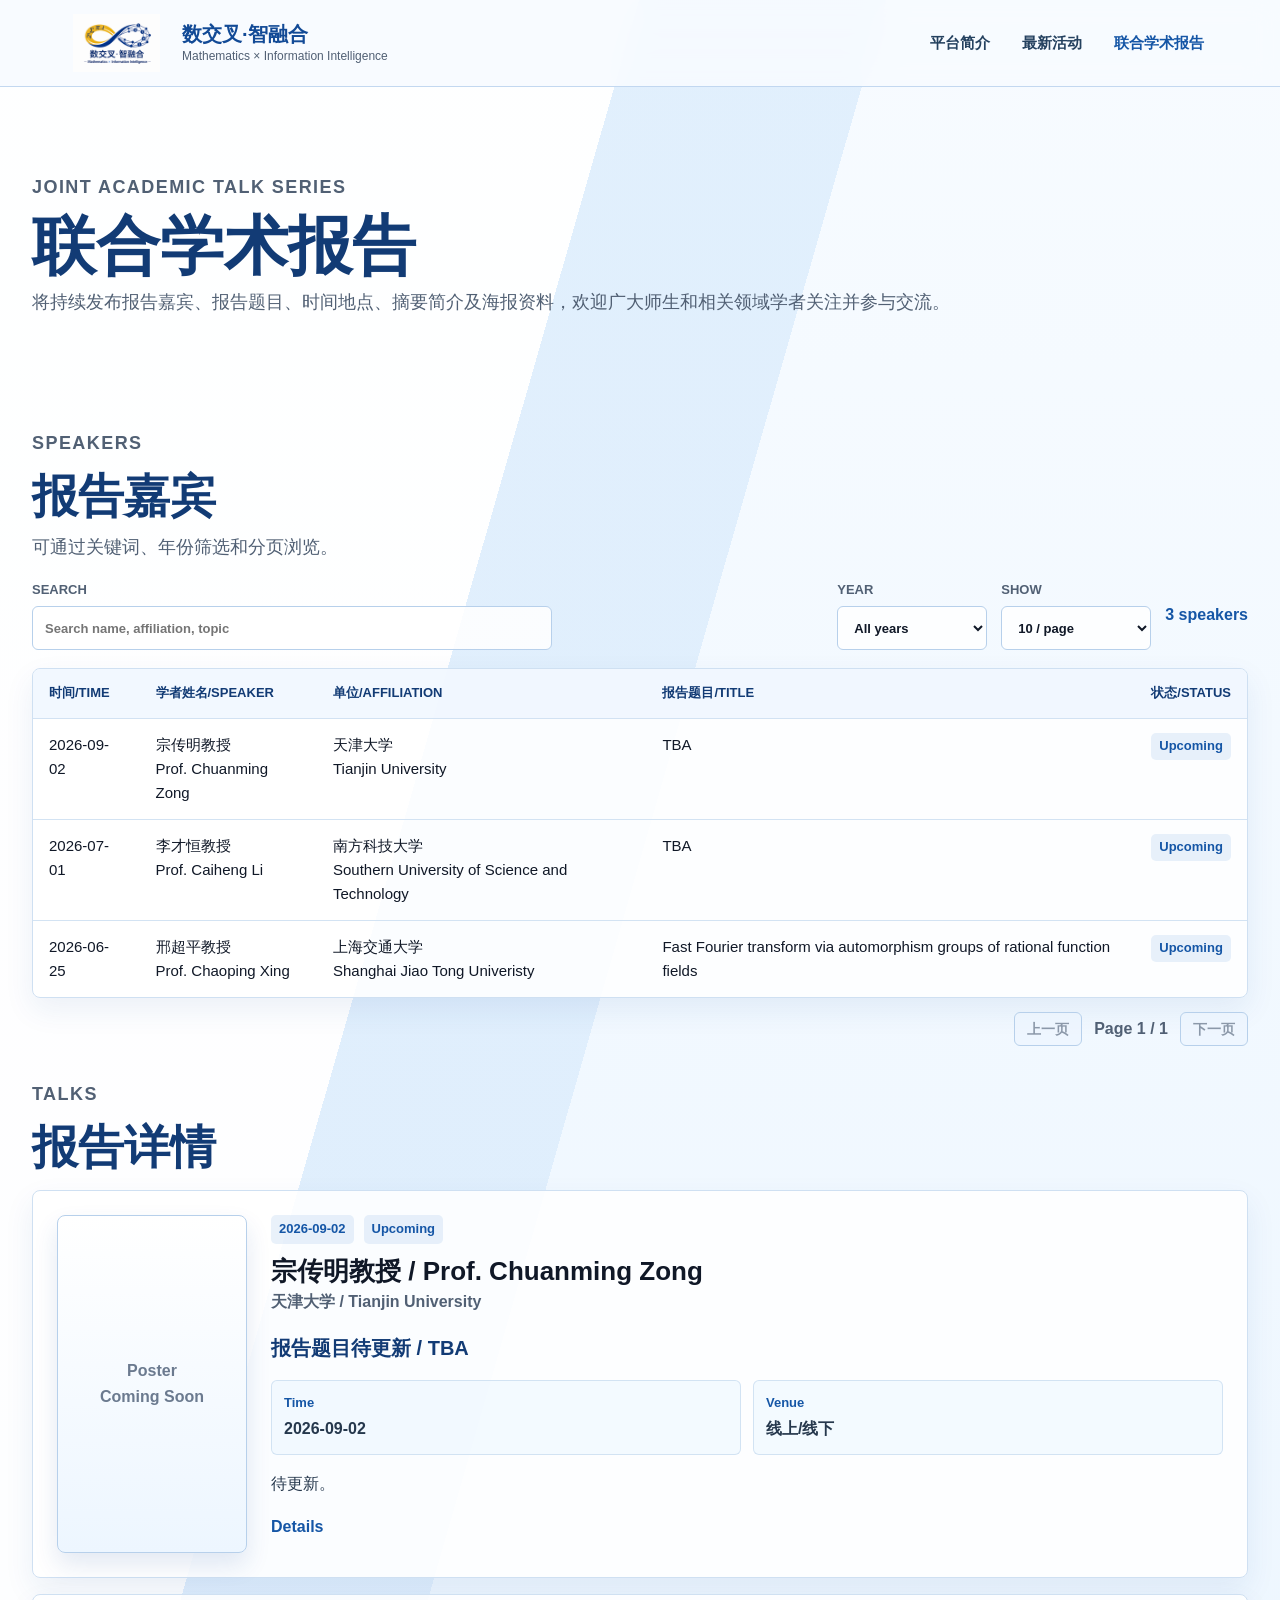
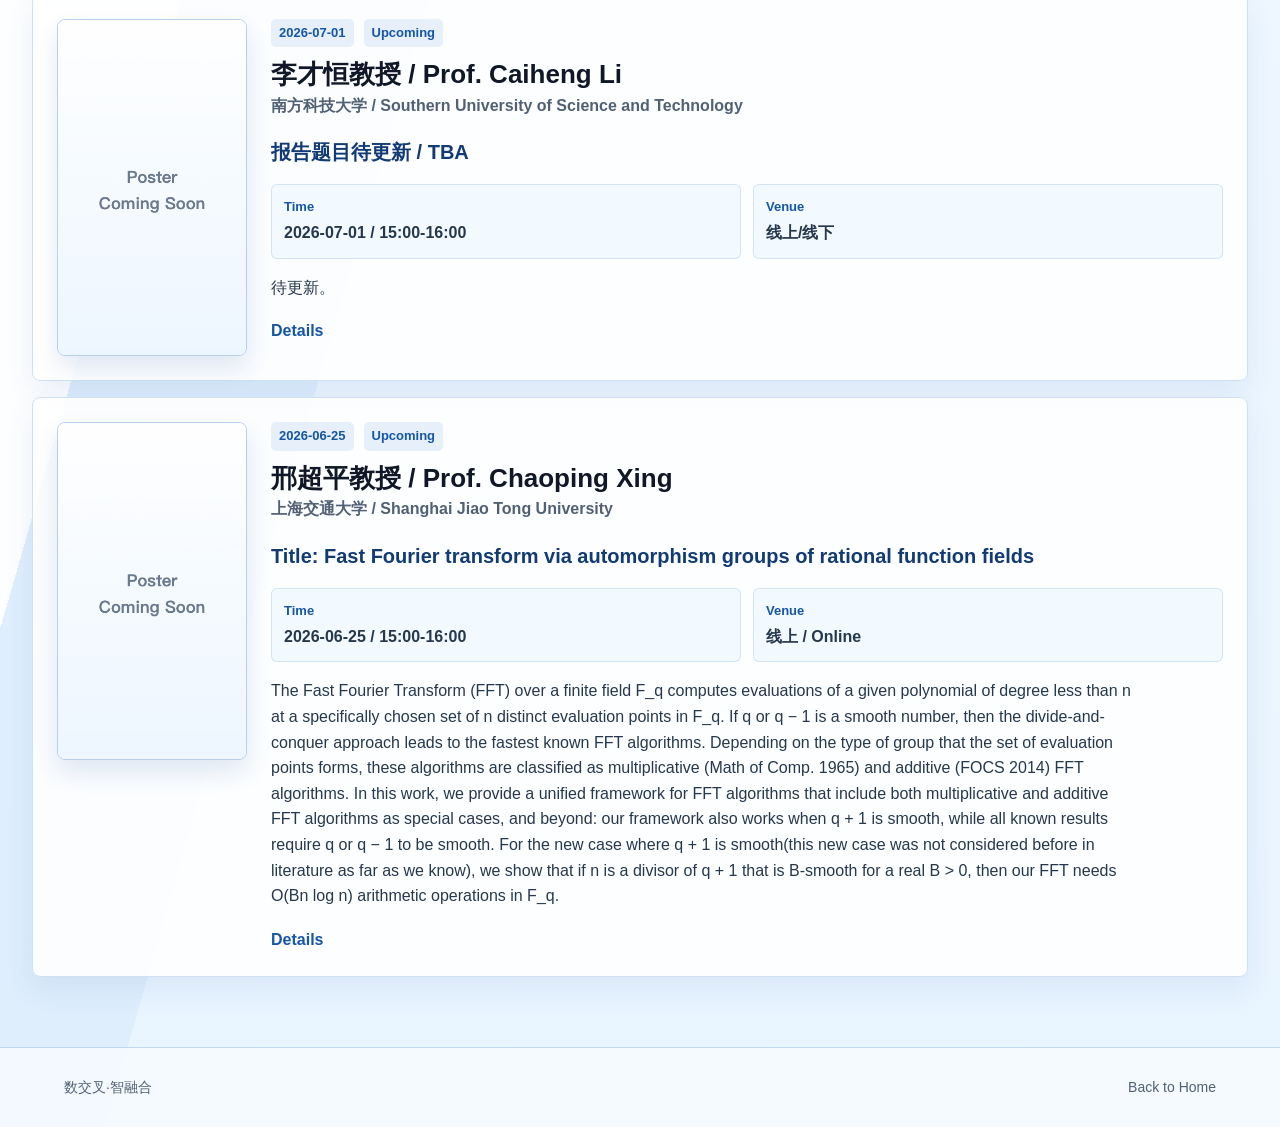
==== commit b7da5b9d: "Add files via upload" ====
--- a/joint-reports.html
+++ b/joint-reports.html
@@ -148,8 +148,7 @@
 
       <div class="speaker-list report-list" id="speakerList">
 
-         <article class="speaker-card report-card" data-report-id="report-1" data-year="2026" data-date=2026-06-25"" data-status="upcoming" data-name="邢超平" data-affiliation="上海交通大学" data-topic="Fast Fourier transform via automorphism groups of rational function fields
-">
+         <article class="speaker-card report-card" data-report-id="report-1" data-year="2026" data-date="2026-06-25" data-status="upcoming" data-name="邢超平" data-affiliation="上海交通大学" data-topic="Fast Fourier transform via automorphism groups of rational function fields">
           <a class="poster-frame" href="assets/poster-blank.png" aria-label="查看海报">
             <img src="assets/poster-blank.png" alt="联合报告海报模板">
           </a>
--- a/styles.css
+++ b/styles.css
@@ -96,7 +96,7 @@
 }
 
 main {
-  width: min(1180px, calc(100% - 40px));
+  width: min(1440px, calc(100% - 64px));
   margin: 0 auto;
 }
 
@@ -110,8 +110,13 @@
 }
 
 .academic-hero {
+  grid-template-columns: 1fr;
   min-height: 660px;
   padding-top: 64px;
+}
+
+.academic-hero .hero-copy {
+  max-width: 980px;
 }
 
 .eyebrow {
@@ -287,7 +292,7 @@
 
 .activity-item {
   display: grid;
-  grid-template-columns: 120px 86px minmax(0, 1fr) 72px;
+  grid-template-columns: 120px 120px minmax(0, 1fr) 72px;
   gap: 16px;
   align-items: center;
   padding: 12px 0;
@@ -314,11 +319,13 @@
 .activity-type {
   display: inline-flex;
   justify-content: center;
+  min-width: 100px;
   padding: 3px 8px;
   border-radius: 5px;
   color: var(--blue);
   font-size: 13px;
   font-weight: 900;
+  white-space: nowrap;
   background: rgba(40, 116, 200, 0.1);
 }
 
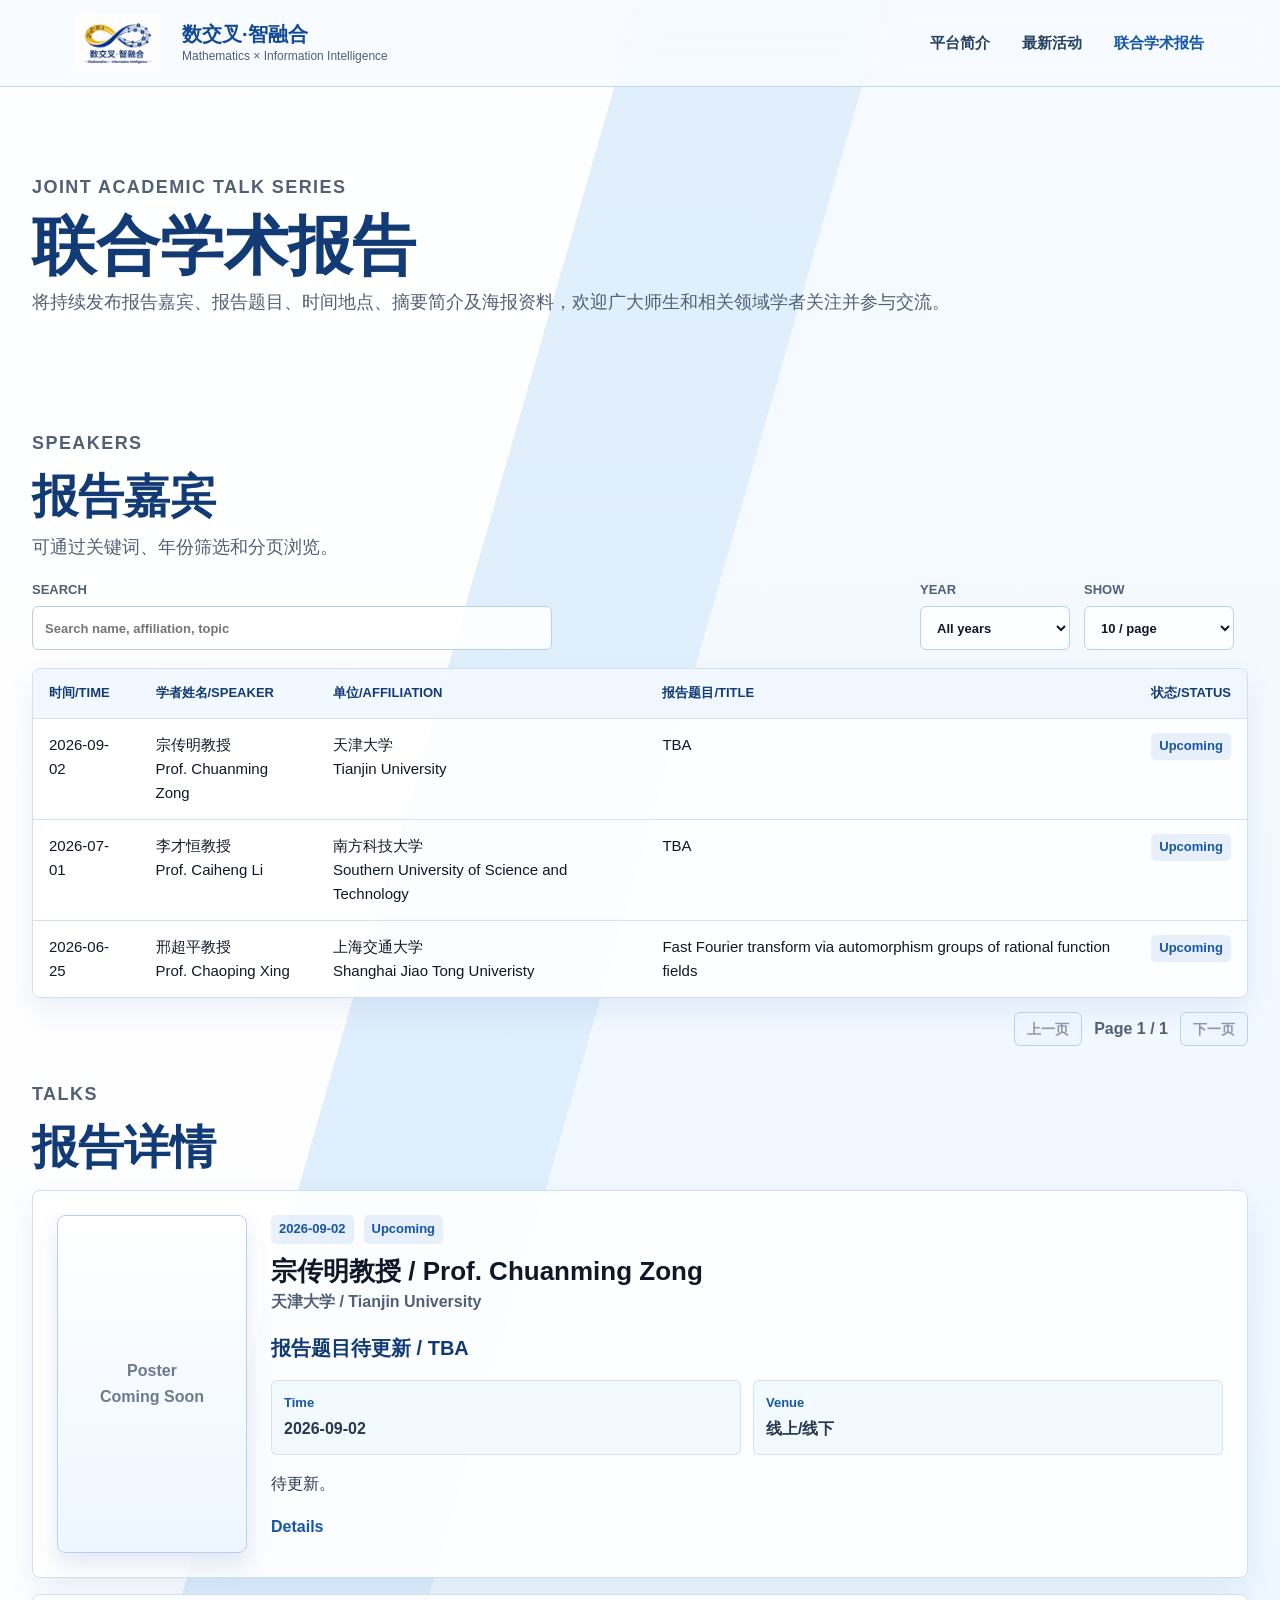
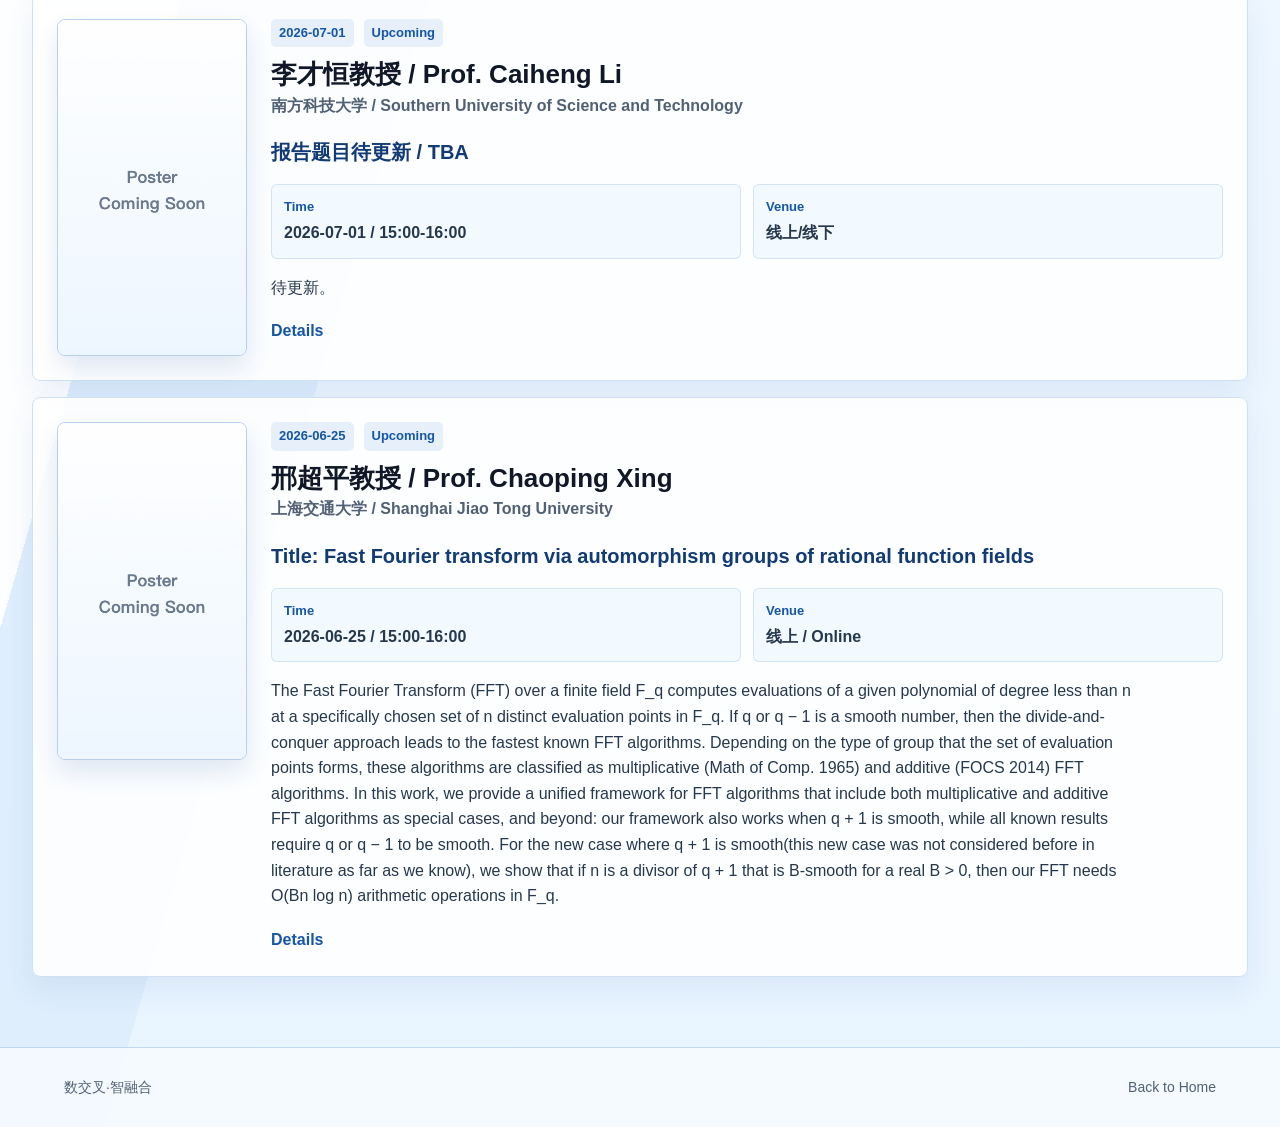
==== commit 43929d31: "Add files via upload" ====
--- a/joint-reports.html
+++ b/joint-reports.html
@@ -61,7 +61,7 @@
             <option value="all">All</option>
           </select>
         </label>
-        <span class="result-count" id="resultCount">0 speakers</span>
+        <span class="result-count" id="resultCount" hidden>0 speakers</span>
       </div>
       <div class="table-wrap" aria-label="联合学术报告参会学者名单">
         <table class="speaker-table">
--- a/styles.css
+++ b/styles.css
@@ -116,7 +116,7 @@
 }
 
 .academic-hero .hero-copy {
-  max-width: 980px;
+  max-width: 100%;
 }
 
 .eyebrow {
@@ -823,6 +823,16 @@
   color: #26384d;
 }
 
+@media (min-width: 1500px) {
+  main {
+    width: min(1680px, calc(100% - 120px));
+  }
+
+  .academic-hero .hero-copy {
+    max-width: 1280px;
+  }
+}
+
 @media (max-width: 860px) {
   .site-header,
   .site-footer,
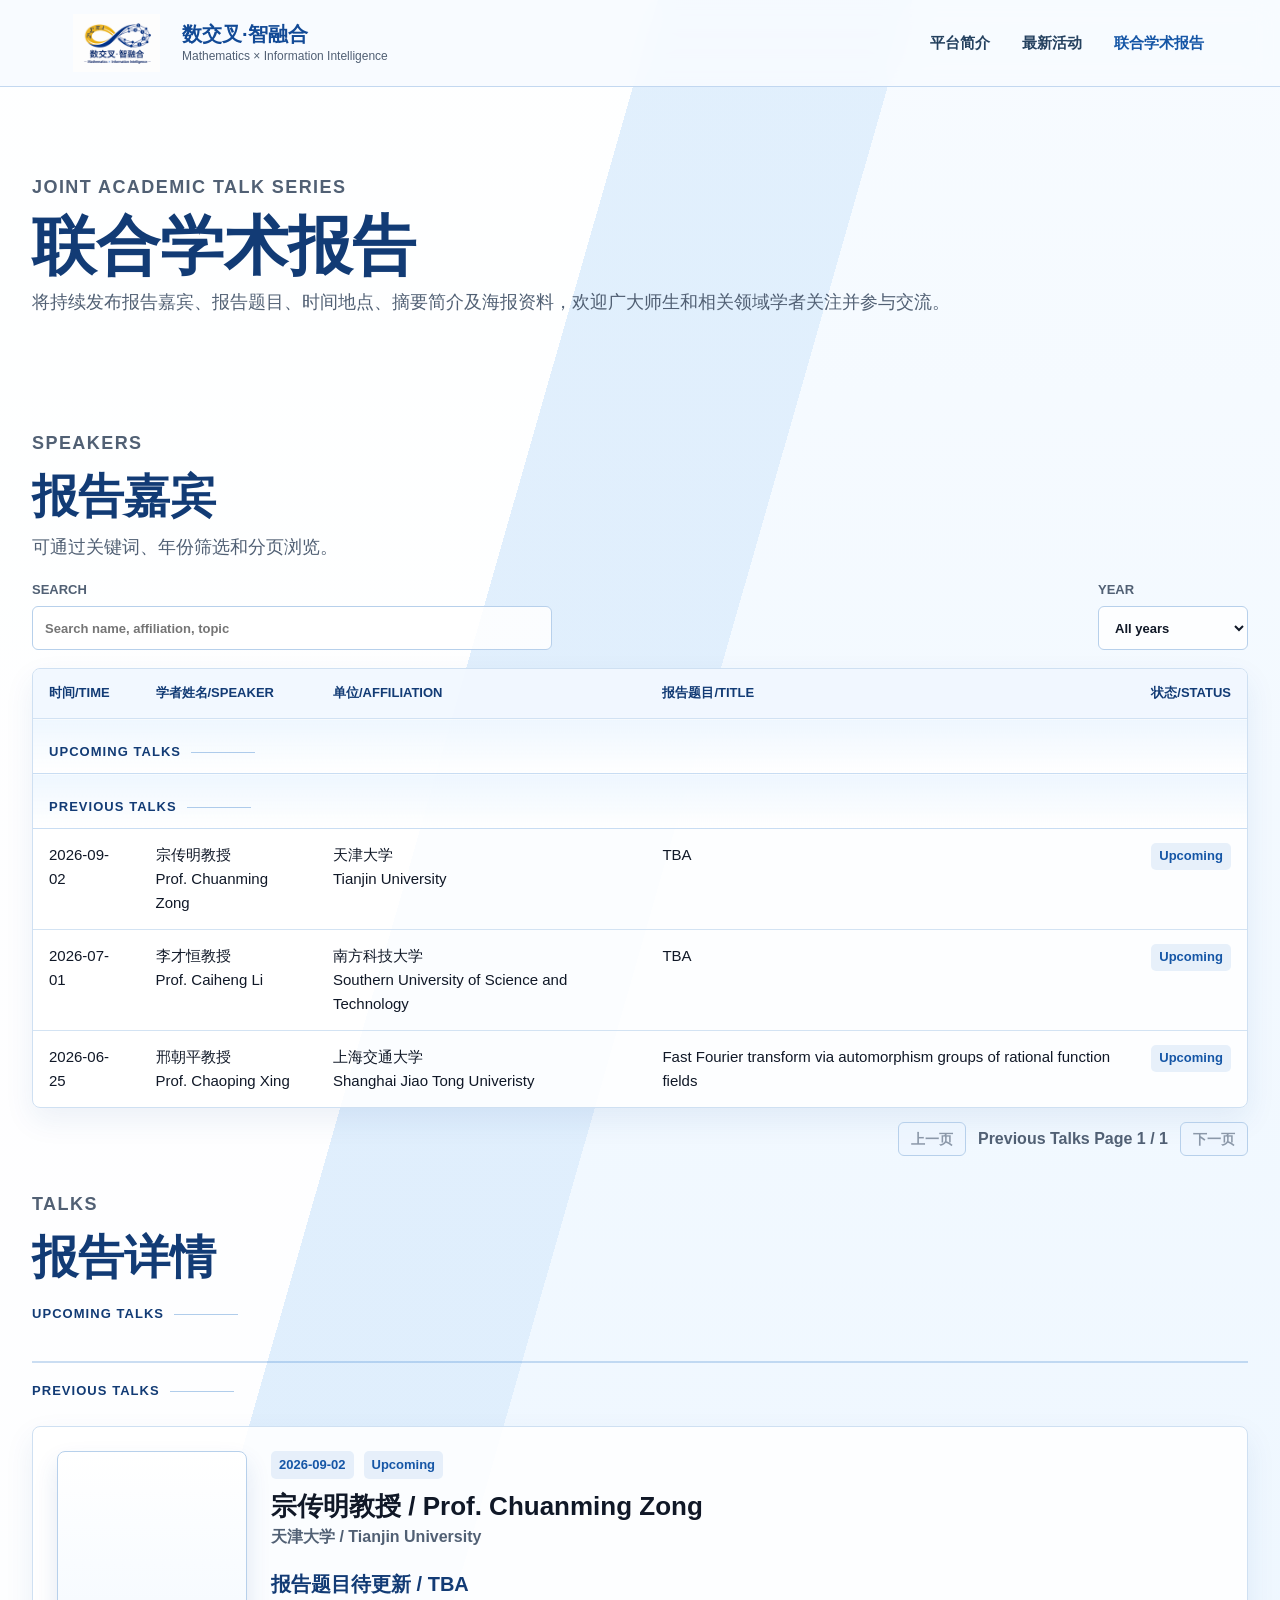
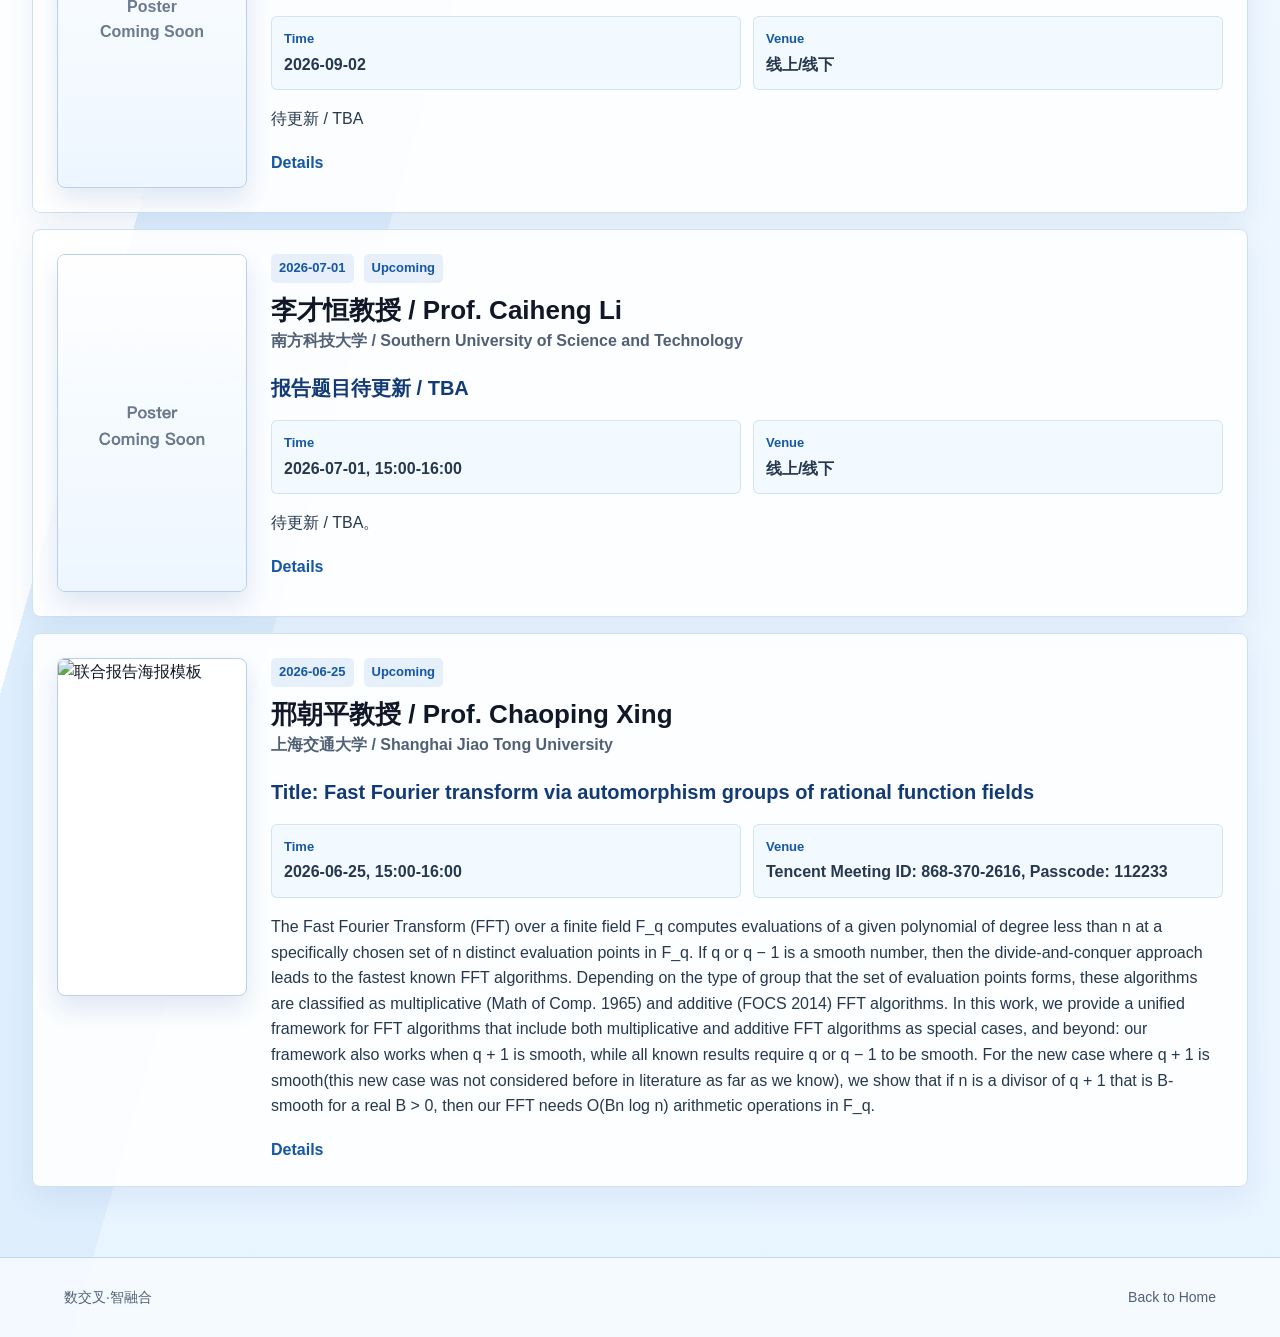
==== commit 67eb92f9: "Add files via upload" ====
--- a/joint-reports.html
+++ b/joint-reports.html
@@ -53,15 +53,6 @@
             <option value="2026">2026</option>
           </select>
         </label>
-        <label class="select-box">
-          <span>Show</span>
-          <select id="pageSize">
-            <option value="10">10 / page</option>
-            <option value="20">20 / page</option>
-            <option value="all">All</option>
-          </select>
-        </label>
-        <span class="result-count" id="resultCount" hidden>0 speakers</span>
       </div>
       <div class="table-wrap" aria-label="联合学术报告参会学者名单">
         <table class="speaker-table">
@@ -75,10 +66,10 @@
             </tr>
           </thead>
           <tbody>
-             <tr data-report-id="report-1" data-year="2026" data-date="2026-06-25" data-status="upcoming" data-name="邢超平" data-affiliation="上海交通大学" data-topic="报告题目待更新">
+             <tr data-report-id="upcoming-report-1" data-year="2026" data-date="2026-06-25" data-status="upcoming" data-name="邢朝平" data-affiliation="上海交通大学" data-topic="Fast Fourier transform via automorphism groups of rational function fields">
               <td>2026-06-25</td>
               <td>
-              <div class="zh">邢超平教授</div>
+              <div class="zh">邢朝平教授</div>
               <div class="en">Prof. Chaoping Xing</div>
               </td>
               <td>
@@ -91,7 +82,7 @@
               <td><span class="table-status">Upcoming</span></td>
             </tr>
 
-            <tr data-report-id="report-2" data-year="2026" data-date="2026-07-01" data-status="upcoming" data-name="李才恒" data-affiliation="南方科技大学" data-topic="报告题目待更新">
+            <tr data-report-id="upcoming-report-2" data-year="2026" data-date="2026-07-01" data-status="upcoming" data-name="李才恒" data-affiliation="南方科技大学" data-topic="报告题目待更新">
               <td>2026-07-01</td>
               <td>
               <div class="zh">李才恒教授</div>
@@ -107,7 +98,7 @@
               <td><span class="table-status">Upcoming</span></td>
             </tr>
             
-            <tr data-report-id="report-3" data-year="2026" data-date="2026-09-02" data-status="upcoming" data-name="宗传明" data-affiliation="天津大学" data-topic="报告题目待更新">
+            <tr data-report-id="upcoming-report-3" data-year="2026" data-date="2026-09-02" data-status="upcoming" data-name="宗传明" data-affiliation="天津大学" data-topic="报告题目待更新">
               <td>2026-09-02</td>
               <td>
               <div class="zh">宗传明教授</div>
@@ -135,9 +126,9 @@
           </tbody>
         </table>
       </div>
-      <div class="pagination" aria-label="名单分页">
+      <div class="pagination" aria-label="往期报告分页">
         <button type="button" id="prevPage">上一页</button>
-        <span id="pageInfo">Page 1 / 1</span>
+        <span id="pageInfo">Previous Talks Page 1 / 1</span>
         <button type="button" id="nextPage">下一页</button>
       </div>
 
@@ -148,26 +139,27 @@
 
       <div class="speaker-list report-list" id="speakerList">
 
-         <article class="speaker-card report-card" data-report-id="report-1" data-year="2026" data-date="2026-06-25" data-status="upcoming" data-name="邢超平" data-affiliation="上海交通大学" data-topic="Fast Fourier transform via automorphism groups of rational function fields">
-          <a class="poster-frame" href="assets/poster-blank.png" aria-label="查看海报">
-            <img src="assets/poster-blank.png" alt="联合报告海报模板">
+         <article class="speaker-card report-card" data-report-id="upcoming-report-1" data-year="2026" data-date="2026-06-25" data-status="upcoming" data-name="邢朝平" data-affiliation="上海交通大学" data-topic="Fast Fourier transform via automorphism groups of rational function fields">
+          <a class="poster-frame" href="assets/poster-chaoping-xing.png" aria-label="查看海报">
+            <img src="assets/poster-chaoping-xing.png" alt="联合报告海报模板">
           </a>
           <div class="report-content">
             <div class="speaker-meta">
               <span class="date">2026-06-25</span>
               <span class="status">Upcoming</span>
             </div>
-            <h2>邢超平教授 / Prof. Chaoping Xing</h2>
+            <h2>邢朝平教授 / Prof. Chaoping Xing</h2>
             <p class="affiliation">上海交通大学 / Shanghai Jiao Tong University</p>
             <h3>Title: Fast Fourier transform via automorphism groups of rational function fields</h3>
             <dl class="report-details">
               <div>
                 <dt>Time</dt>
-                <dd>2026-06-25 / 15:00-16:00</dd>
-              </div>
-              <div>
-                <dt>Venue</dt>
-                <dd>线上 / Online</dd>
+                <dd>2026-06-25, 15:00-16:00</dd>
+              </div>
+              <div>
+                <dt>Venue</dt>
+                <dd>
+                 Tencent Meeting ID: 868-370-2616, Passcode: 112233
               </div>
             </dl>
             <p class="summary">
@@ -178,12 +170,12 @@
               if n is a divisor of q + 1 that is B-smooth for a real B > 0, then our FFT needs O(Bn log n) arithmetic operations in F_q.
             </p>
             <div class="card-actions">
-              <a href="assets/poster-blank.png" aria-label="查看海报">Details</a>
-            </div>
-          </div>
-        </article>
-
-        <article class="speaker-card report-card" data-report-id="report-2" data-year="2026" data-date="2026-07-01" data-status="upcoming" data-name="李才恒" data-affiliation="南方科技大学" data-topic="报告题目待更新">
+              <a href="assets/poster-chaoping-xing.png" aria-label="查看海报">Details</a>
+            </div>
+          </div>
+        </article>
+
+        <article class="speaker-card report-card" data-report-id="upcoming-report-2" data-year="2026" data-date="2026-07-01" data-status="upcoming" data-name="李才恒" data-affiliation="南方科技大学" data-topic="报告题目待更新">
           <a class="poster-frame" href="assets/poster-blank.png" aria-label="查看海报">
             <img src="assets/poster-blank.png" alt="联合报告海报模板">
           </a>
@@ -198,7 +190,7 @@
             <dl class="report-details">
               <div>
                 <dt>Time</dt>
-                <dd>2026-07-01 / 15:00-16:00</dd>
+                <dd>2026-07-01, 15:00-16:00</dd>
               </div>
               <div>
                 <dt>Venue</dt>
@@ -206,7 +198,7 @@
               </div>
             </dl>
             <p class="summary">
-              待更新。
+              待更新 / TBA。
             </p>
             <div class="card-actions">
               <a href="assets/poster-blank.png" aria-label="查看海报">Details</a>
@@ -214,7 +206,7 @@
           </div>
         </article>
 
-        <article class="speaker-card report-card" data-report-id="report-3" data-year="2026" data-date="2026-09-02" data-status="upcoming" data-name="宗传明" data-affiliation="天津大学" data-topic="报告题目待更新">
+        <article class="speaker-card report-card" data-report-id="upcoming-report-3" data-year="2026" data-date="2026-09-02" data-status="upcoming" data-name="宗传明" data-affiliation="天津大学" data-topic="报告题目待更新">
           <a class="poster-frame empty-poster" href="#" aria-label="海报待上传">
             <span>Poster<br>Coming Soon</span>
           </a>
@@ -237,7 +229,7 @@
               </div>
             </dl>
             <p class="summary">
-              待更新。
+              待更新 / TBA
             </p>
             <div class="card-actions">
               <a href="#" aria-label="海报待上传">Details</a>
--- a/styles.css
+++ b/styles.css
@@ -521,7 +521,7 @@
 
 .list-controls {
   display: grid;
-  grid-template-columns: minmax(280px, 1fr) 150px 150px auto;
+  grid-template-columns: minmax(280px, 1fr) 150px;
   gap: 14px;
   align-items: end;
   margin-bottom: 18px;
@@ -560,6 +560,32 @@
 
 .speaker-table tbody tr:last-child td {
   border-bottom: 0;
+}
+
+.report-group-row td {
+  padding: 20px 16px 10px;
+  border-bottom: 1px solid rgba(40, 116, 200, 0.22);
+  background: linear-gradient(180deg, rgba(237, 246, 255, 0.92), rgba(255, 255, 255, 0.76));
+}
+
+.report-group-row span,
+.report-group-heading span {
+  display: inline-flex;
+  align-items: center;
+  gap: 10px;
+  color: #123b75;
+  font-size: 13px;
+  font-weight: 900;
+  letter-spacing: 0.08em;
+  text-transform: uppercase;
+}
+
+.report-group-row span::after,
+.report-group-heading span::after {
+  content: "";
+  width: 64px;
+  height: 1px;
+  background: rgba(40, 116, 200, 0.36);
 }
 
 .table-status {
@@ -648,6 +674,27 @@
   gap: 16px;
 }
 
+.speaker-table tr[hidden],
+.speaker-card[hidden],
+.report-group-row[hidden],
+.report-group-heading[hidden] {
+  display: none !important;
+}
+
+.report-group-heading {
+  display: flex;
+  align-items: center;
+  padding: 18px 0 8px;
+  margin-top: 12px;
+  border-top: 2px solid rgba(40, 116, 200, 0.24);
+}
+
+.report-group-heading:first-child {
+  padding-top: 4px;
+  margin-top: 0;
+  border-top: 0;
+}
+
 .speaker-card {
   padding: 24px;
   border: 1px solid var(--line);
@@ -754,8 +801,14 @@
 }
 
 .summary {
-  max-width: 860px;
+  width: 100%;
+  max-width: none;
   color: #26384d;
+}
+
+.report-content .summary {
+  width: 100%;
+  max-width: 100% !important;
 }
 
 .card-actions {
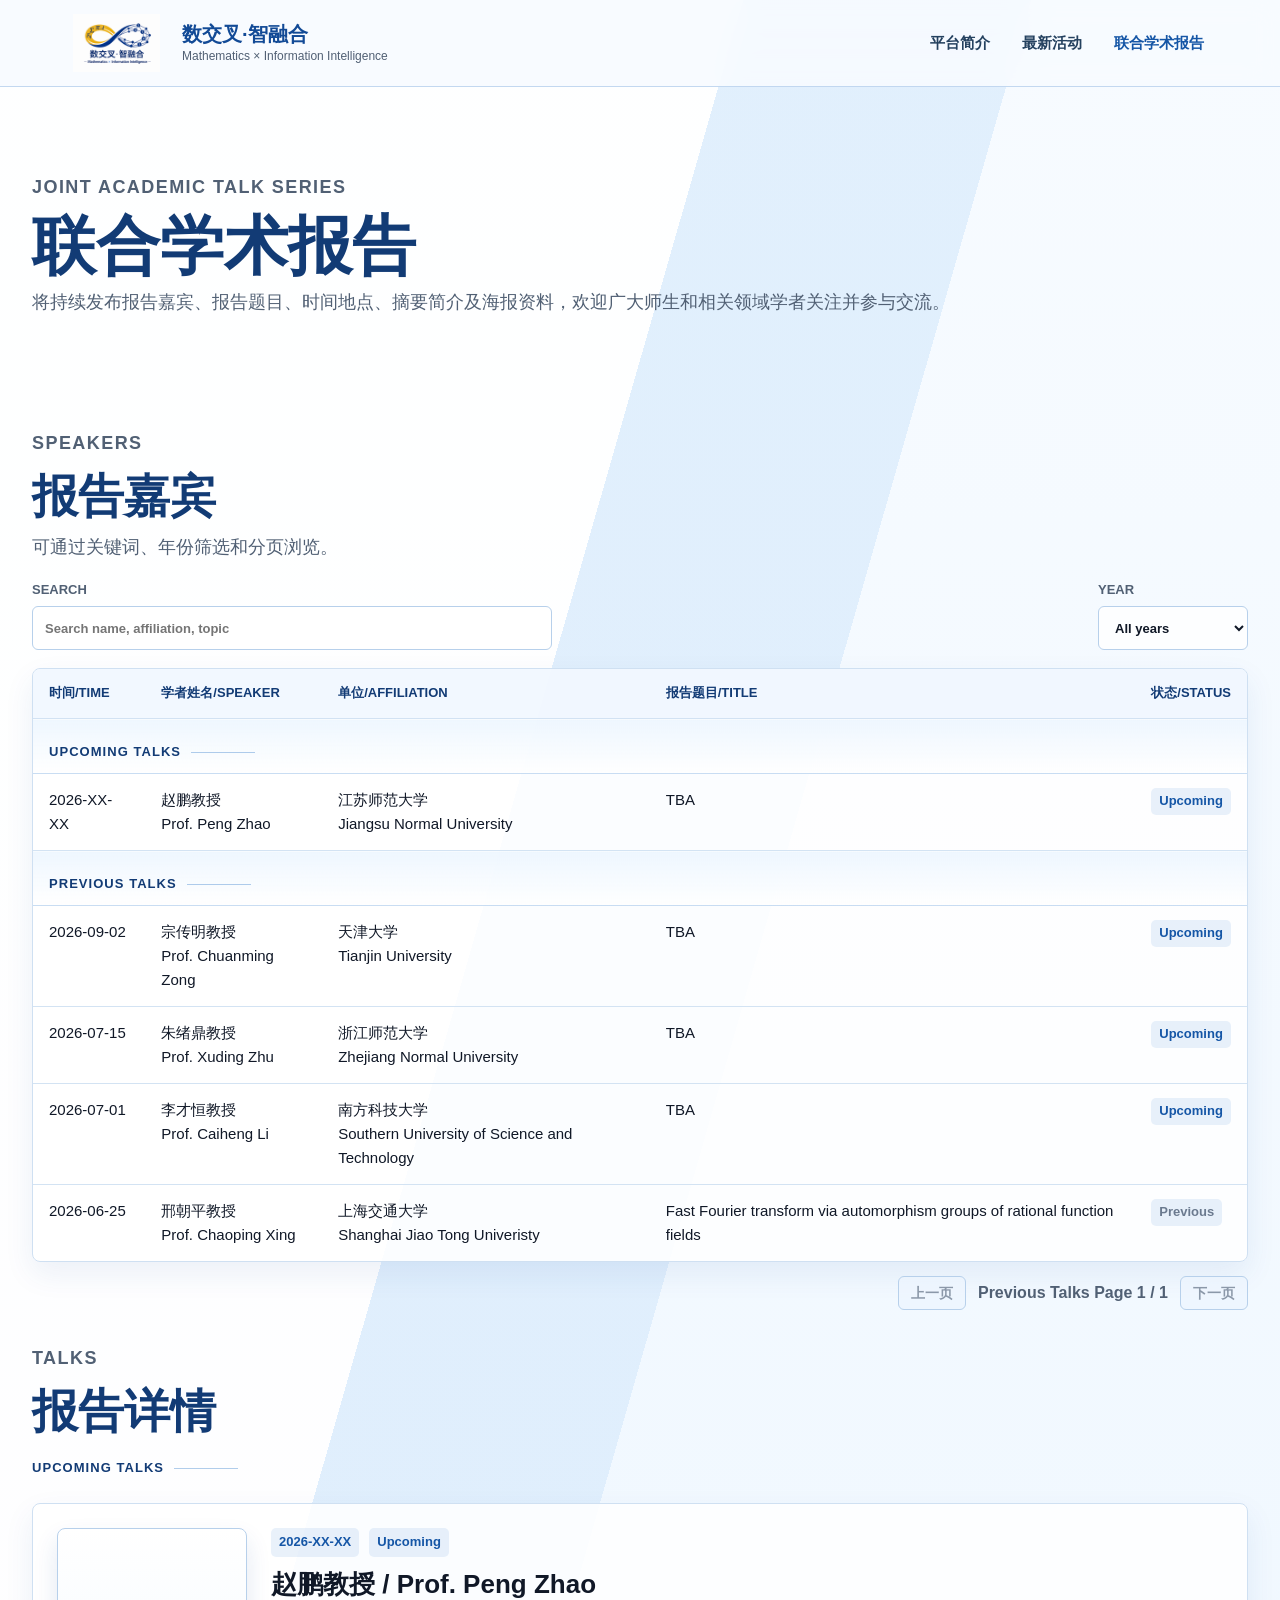
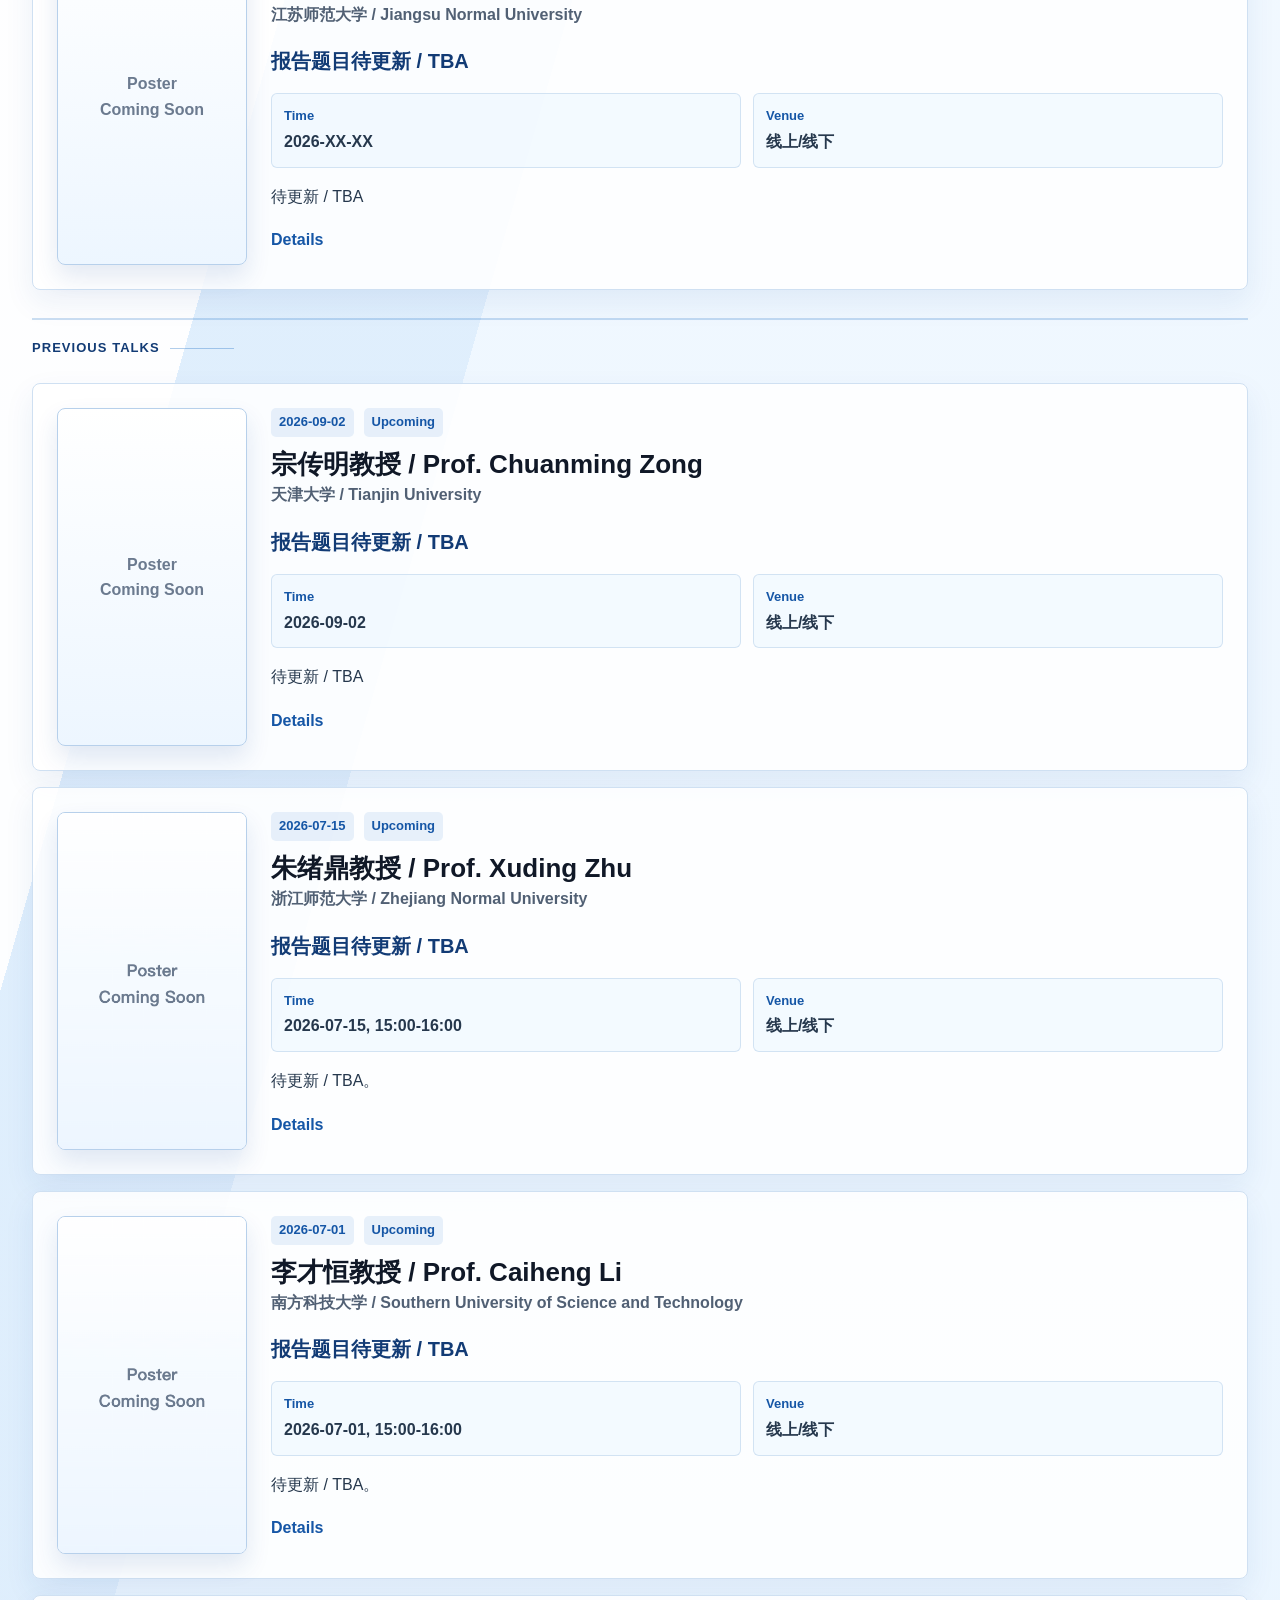
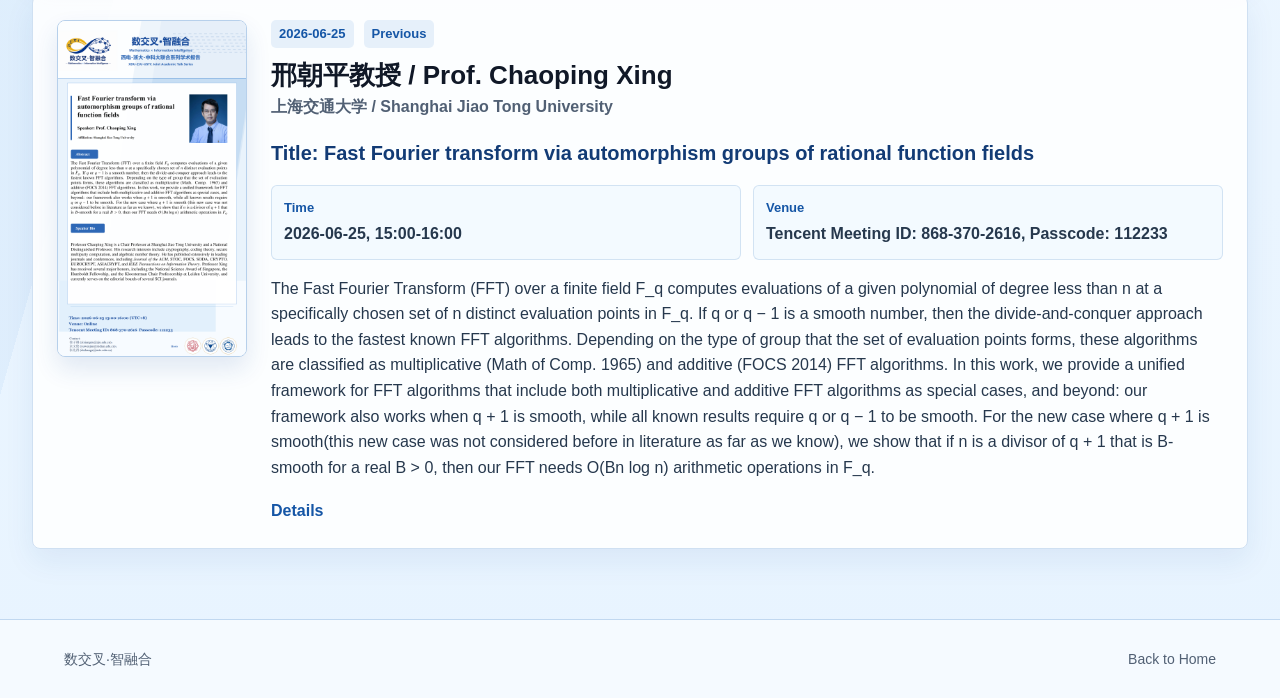
==== commit 87e2a09e: "Add files via upload" ====
--- a/joint-reports.html
+++ b/joint-reports.html
@@ -66,7 +66,7 @@
             </tr>
           </thead>
           <tbody>
-             <tr data-report-id="upcoming-report-1" data-year="2026" data-date="2026-06-25" data-status="upcoming" data-name="邢朝平" data-affiliation="上海交通大学" data-topic="Fast Fourier transform via automorphism groups of rational function fields">
+             <tr data-report-id="previous-report-1" data-year="2026" data-date="2026-06-25" data-status="previous" data-name="邢朝平" data-affiliation="上海交通大学" data-topic="Fast Fourier transform via automorphism groups of rational function fields">
               <td>2026-06-25</td>
               <td>
               <div class="zh">邢朝平教授</div>
@@ -79,7 +79,7 @@
               <td>
               <div class="en">Fast Fourier transform via automorphism groups of rational function fields</div>
               </td>
-              <td><span class="table-status">Upcoming</span></td>
+              <td><span class="table-status muted">Previous</span></td>
             </tr>
 
             <tr data-report-id="upcoming-report-2" data-year="2026" data-date="2026-07-01" data-status="upcoming" data-name="李才恒" data-affiliation="南方科技大学" data-topic="报告题目待更新">
@@ -97,8 +97,24 @@
               </td>
               <td><span class="table-status">Upcoming</span></td>
             </tr>
+
+             <tr data-report-id="upcoming-report-3" data-year="2026" data-date="2026-07-15" data-status="upcoming" data-name="朱绪鼎" data-affiliation="浙江师范大学" data-topic="报告题目待更新">
+              <td>2026-07-15</td>
+              <td>
+              <div class="zh">朱绪鼎教授</div>
+              <div class="en">Prof. Xuding Zhu</div>
+              </td>
+              <td>
+              <div class="zh">浙江师范大学</div>
+              <div class="en">Zhejiang Normal University</div>
+              </td>
+              <td>
+              <div class="en">TBA</div>
+              </td>
+              <td><span class="table-status">Upcoming</span></td>
+            </tr>
             
-            <tr data-report-id="upcoming-report-3" data-year="2026" data-date="2026-09-02" data-status="upcoming" data-name="宗传明" data-affiliation="天津大学" data-topic="报告题目待更新">
+            <tr data-report-id="upcoming-report-4" data-year="2026" data-date="2026-09-02" data-status="upcoming" data-name="宗传明" data-affiliation="天津大学" data-topic="报告题目待更新">
               <td>2026-09-02</td>
               <td>
               <div class="zh">宗传明教授</div>
@@ -107,6 +123,22 @@
               <td>
               <div class="zh">天津大学</div>
               <div class="en">Tianjin University</div>
+              </td>
+              <td>
+              <div class="en">TBA</div>
+              </td>
+              <td><span class="table-status">Upcoming</span></td>
+            </tr>
+
+            <tr data-report-id="upcoming-report-5" data-year="2026" data-date="" data-status="upcoming" data-name="赵鹏" data-affiliation="江苏师范大学" data-topic="报告题目待更新">
+              <td>2026-XX-XX</td>
+              <td>
+              <div class="zh">赵鹏教授</div>
+              <div class="en">Prof. Peng Zhao</div>
+              </td>
+              <td>
+              <div class="zh">江苏师范大学</div>
+              <div class="en">Jiangsu Normal University</div>
               </td>
               <td>
               <div class="en">TBA</div>
@@ -139,14 +171,14 @@
 
       <div class="speaker-list report-list" id="speakerList">
 
-         <article class="speaker-card report-card" data-report-id="upcoming-report-1" data-year="2026" data-date="2026-06-25" data-status="upcoming" data-name="邢朝平" data-affiliation="上海交通大学" data-topic="Fast Fourier transform via automorphism groups of rational function fields">
+         <article class="speaker-card report-card" data-report-id="previous-report-1" data-year="2026" data-date="2026-06-25" data-status="previous" data-name="邢朝平" data-affiliation="上海交通大学" data-topic="Fast Fourier transform via automorphism groups of rational function fields">
           <a class="poster-frame" href="assets/poster-chaoping-xing.png" aria-label="查看海报">
             <img src="assets/poster-chaoping-xing.png" alt="联合报告海报模板">
           </a>
           <div class="report-content">
             <div class="speaker-meta">
               <span class="date">2026-06-25</span>
-              <span class="status">Upcoming</span>
+              <span class="status">Previous</span>
             </div>
             <h2>邢朝平教授 / Prof. Chaoping Xing</h2>
             <p class="affiliation">上海交通大学 / Shanghai Jiao Tong University</p>
@@ -206,7 +238,38 @@
           </div>
         </article>
 
-        <article class="speaker-card report-card" data-report-id="upcoming-report-3" data-year="2026" data-date="2026-09-02" data-status="upcoming" data-name="宗传明" data-affiliation="天津大学" data-topic="报告题目待更新">
+        <article class="speaker-card report-card" data-report-id="upcoming-report-3" data-year="2026" data-date="2026-07-15" data-status="upcoming" data-name="朱绪鼎" data-affiliation="浙江师范大学" data-topic="报告题目待更新">
+          <a class="poster-frame" href="assets/poster-blank.png" aria-label="查看海报">
+            <img src="assets/poster-blank.png" alt="联合报告海报模板">
+          </a>
+          <div class="report-content">
+            <div class="speaker-meta">
+              <span class="date">2026-07-15</span>
+              <span class="status">Upcoming</span>
+            </div>
+            <h2>朱绪鼎教授 / Prof. Xuding Zhu</h2>
+            <p class="affiliation">浙江师范大学 / Zhejiang Normal University</p>
+            <h3>报告题目待更新 / TBA</h3>
+            <dl class="report-details">
+              <div>
+                <dt>Time</dt>
+                <dd>2026-07-15, 15:00-16:00</dd>
+              </div>
+              <div>
+                <dt>Venue</dt>
+                <dd>线上/线下</dd>
+              </div>
+            </dl>
+            <p class="summary">
+              待更新 / TBA。
+            </p>
+            <div class="card-actions">
+              <a href="assets/poster-blank.png" aria-label="查看海报">Details</a>
+            </div>
+          </div>
+        </article>
+
+        <article class="speaker-card report-card" data-report-id="upcoming-report-4" data-year="2026" data-date="2026-09-02" data-status="upcoming" data-name="宗传明" data-affiliation="天津大学" data-topic="报告题目待更新">
           <a class="poster-frame empty-poster" href="#" aria-label="海报待上传">
             <span>Poster<br>Coming Soon</span>
           </a>
@@ -222,6 +285,37 @@
               <div>
                 <dt>Time</dt>
                 <dd>2026-09-02</dd>
+              </div>
+              <div>
+                <dt>Venue</dt>
+                <dd>线上/线下</dd>
+              </div>
+            </dl>
+            <p class="summary">
+              待更新 / TBA
+            </p>
+            <div class="card-actions">
+              <a href="#" aria-label="海报待上传">Details</a>
+            </div>
+          </div>
+        </article>
+
+         <article class="speaker-card report-card" data-report-id="upcoming-report-5" data-year="2026" data-date="" data-status="upcoming" data-name="赵鹏" data-affiliation="江苏师范大学" data-topic="报告题目待更新">
+          <a class="poster-frame empty-poster" href="#" aria-label="海报待上传">
+            <span>Poster<br>Coming Soon</span>
+          </a>
+          <div class="report-content">
+            <div class="speaker-meta">
+              <span class="date">2026-XX-XX</span>
+              <span class="status">Upcoming</span>
+            </div>
+            <h2>赵鹏教授 / Prof. Peng Zhao</h2>
+            <p class="affiliation">江苏师范大学 / Jiangsu Normal University</p>
+            <h3>报告题目待更新 / TBA</h3>
+            <dl class="report-details">
+              <div>
+                <dt>Time</dt>
+                <dd>2026-XX-XX</dd>
               </div>
               <div>
                 <dt>Venue</dt>
--- a/styles.css
+++ b/styles.css
@@ -98,6 +98,10 @@
 main {
   width: min(1440px, calc(100% - 64px));
   margin: 0 auto;
+}
+
+:target {
+  scroll-margin-top: 104px;
 }
 
 .hero {
@@ -399,6 +403,31 @@
   color: #123b75;
 }
 
+.organizer-list .person-link {
+  display: inline-flex;
+  align-items: center;
+  gap: 4px;
+  padding: 2px 6px;
+  border-radius: 5px;
+  color: var(--blue);
+  text-decoration: underline;
+  text-underline-offset: 3px;
+  background: rgba(40, 116, 200, 0.1);
+}
+
+.organizer-list .person-link::after {
+  content: "↗";
+  font-size: 12px;
+  line-height: 1;
+}
+
+.organizer-list .person-link:hover,
+.organizer-list .person-link:focus-visible {
+  color: #fff;
+  background: var(--blue);
+  outline: none;
+}
+
 .organizer-list a {
   color: var(--blue);
   font-weight: 800;
